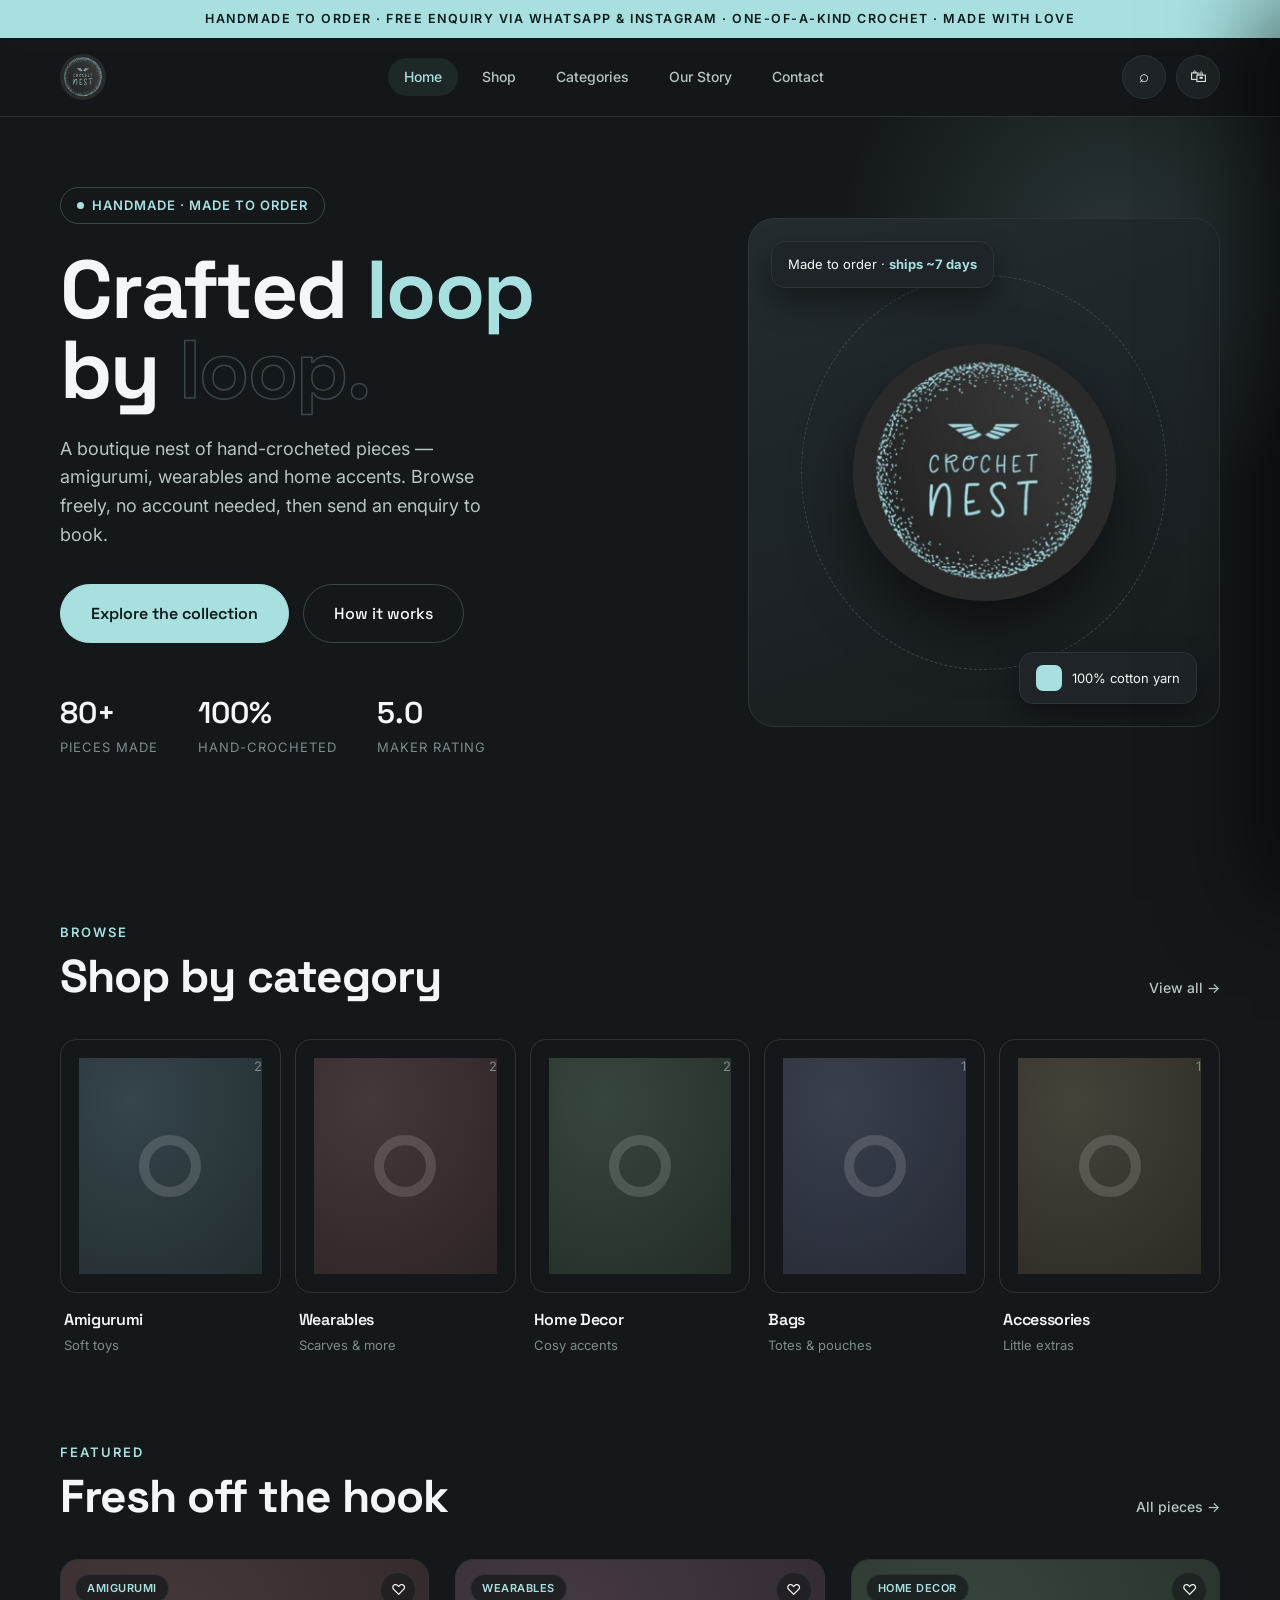
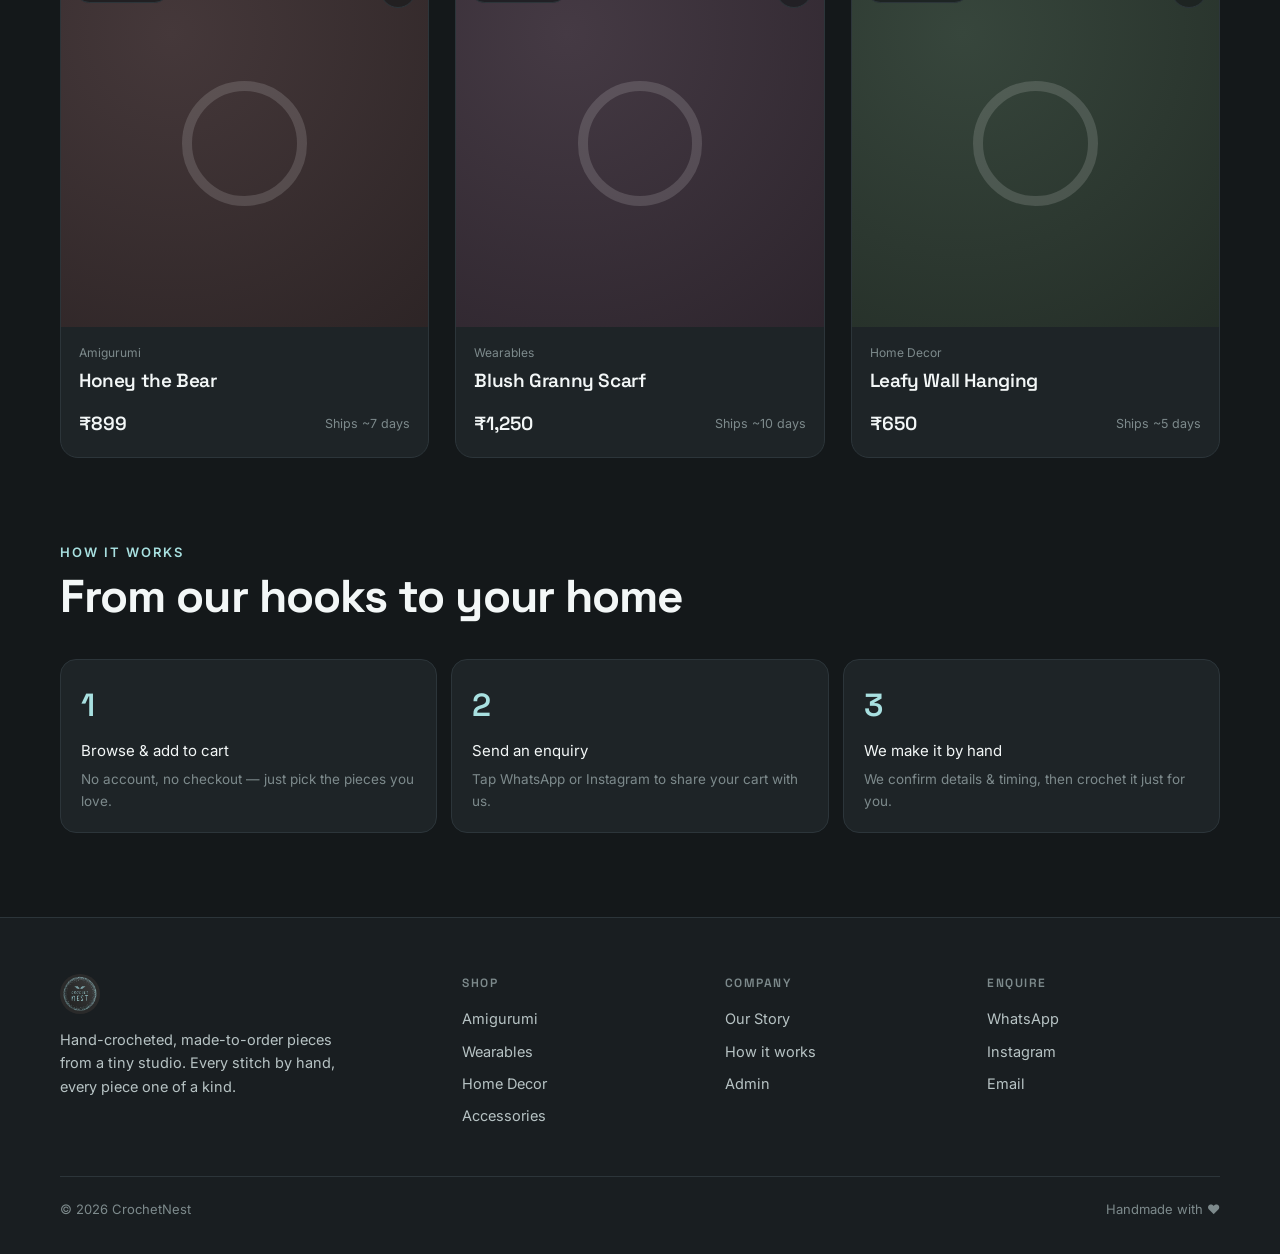
==== index.html @ b4a1aa2c "Build CrochetNest static catalogue: storefront, cart/enquiry, admin OTP + product management Co-Auth" ====
<!DOCTYPE html>
<html lang="en">
<head>
<meta charset="UTF-8">
<meta name="viewport" content="width=device-width, initial-scale=1.0">
<title>CrochetNest — Handmade crochet, made to order</title>
<meta name="description" content="A boutique nest of hand-crocheted pieces — amigurumi, wearables and home accents. Browse and enquire via WhatsApp or Instagram.">
<link rel="icon" href="assets/logo.png">
<link rel="stylesheet" href="assets/styles.css">
</head>
<body data-page="home">

<div class="marquee">Handmade to order · Free enquiry via WhatsApp &amp; Instagram · One-of-a-kind crochet · Made with love</div>

<header class="header">
  <div class="container">
    <a class="brand" href="index.html"><img src="assets/logo.png" alt="CrochetNest"></a>
    <nav class="nav">
      <a href="index.html" class="active">Home</a>
      <a href="shop.html">Shop</a>
      <a href="shop.html">Categories</a>
      <a href="#story">Our Story</a>
      <a href="#contact">Contact</a>
    </nav>
    <div class="header-actions">
      <div class="icon-btn" title="Search">⌕</div>
      <div class="icon-btn" data-open-cart title="Cart">🛍<span class="badge" data-cart-badge>0</span></div>
    </div>
  </div>
</header>

<section class="hero">
  <div class="glow"></div>
  <div class="container">
    <div class="hero-copy">
      <span class="pill-tag"><span class="dot"></span> Handmade · Made to order</span>
      <h1>Crafted <span class="mint">loop</span><br>by <span class="out">loop.</span></h1>
      <p>A boutique nest of hand-crocheted pieces — amigurumi, wearables and home accents. Browse freely, no account needed, then send an enquiry to book.</p>
      <div class="hero-cta">
        <a href="shop.html" class="btn btn-mint btn-lg">Explore the collection</a>
        <a href="#story" class="btn btn-lg">How it works</a>
      </div>
      <div class="hero-meta">
        <div class="m"><div class="n">80+</div><div class="l">Pieces made</div></div>
        <div class="m"><div class="n">100%</div><div class="l">Hand-crocheted</div></div>
        <div class="m"><div class="n">5.0</div><div class="l">Maker rating</div></div>
      </div>
    </div>
    <div class="hero-visual">
      <div class="ring"></div>
      <img src="assets/logo.png" alt="CrochetNest">
      <div class="float f1">Made to order · <b>ships ~7 days</b></div>
      <div class="float f2"><span class="sw"></span> 100% cotton yarn</div>
    </div>
  </div>
</section>

<section class="section">
  <div class="container">
    <div class="sec-head">
      <div><div class="kick">Browse</div><h2>Shop by category</h2></div>
      <a href="shop.html" class="see">View all →</a>
    </div>
    <div class="cat-strip">
      <a class="cat-tile" href="shop.html?category=Amigurumi"><div class="ph g1"><div class="knot"></div></div><span class="cnum" data-cat-count="Amigurumi">0</span></a>
      <a class="cat-tile" href="shop.html?category=Wearables"><div class="ph g2"><div class="knot"></div></div><span class="cnum" data-cat-count="Wearables">0</span></a>
      <a class="cat-tile" href="shop.html?category=Home Decor"><div class="ph g5"><div class="knot"></div></div><span class="cnum" data-cat-count="Home Decor">0</span></a>
      <a class="cat-tile" href="shop.html?category=Bags"><div class="ph g3"><div class="knot"></div></div><span class="cnum" data-cat-count="Bags">0</span></a>
      <a class="cat-tile" href="shop.html?category=Accessories"><div class="ph g4"><div class="knot"></div></div><span class="cnum" data-cat-count="Accessories">0</span></a>
    </div>
    <div class="cat-strip" style="margin-top:14px">
      <a style="padding:0 4px" href="shop.html?category=Amigurumi"><h4>Amigurumi</h4><span style="color:var(--muted);font-size:13px">Soft toys</span></a>
      <a style="padding:0 4px" href="shop.html?category=Wearables"><h4>Wearables</h4><span style="color:var(--muted);font-size:13px">Scarves &amp; more</span></a>
      <a style="padding:0 4px" href="shop.html?category=Home Decor"><h4>Home Decor</h4><span style="color:var(--muted);font-size:13px">Cosy accents</span></a>
      <a style="padding:0 4px" href="shop.html?category=Bags"><h4>Bags</h4><span style="color:var(--muted);font-size:13px">Totes &amp; pouches</span></a>
      <a style="padding:0 4px" href="shop.html?category=Accessories"><h4>Accessories</h4><span style="color:var(--muted);font-size:13px">Little extras</span></a>
    </div>
  </div>
</section>

<section class="section" style="padding-top:0">
  <div class="container">
    <div class="sec-head">
      <div><div class="kick">Featured</div><h2>Fresh off the hook</h2></div>
      <a href="shop.html" class="see">All pieces →</a>
    </div>
    <div class="grid" id="featured-grid"><div class="spinner"></div></div>
  </div>
</section>

<section class="section" id="story" style="padding-top:0">
  <div class="container">
    <div class="sec-head"><div><div class="kick">How it works</div><h2>From our hooks to your home</h2></div></div>
    <div class="cat-strip" style="grid-template-columns:repeat(3,1fr)">
      <div class="stat"><div class="n">1</div><div class="l" style="margin-top:8px;font-size:15px;color:var(--ink)">Browse &amp; add to cart</div><div style="color:var(--muted);font-size:13.5px;margin-top:6px">No account, no checkout — just pick the pieces you love.</div></div>
      <div class="stat"><div class="n">2</div><div class="l" style="margin-top:8px;font-size:15px;color:var(--ink)">Send an enquiry</div><div style="color:var(--muted);font-size:13.5px;margin-top:6px">Tap WhatsApp or Instagram to share your cart with us.</div></div>
      <div class="stat"><div class="n">3</div><div class="l" style="margin-top:8px;font-size:15px;color:var(--ink)">We make it by hand</div><div style="color:var(--muted);font-size:13.5px;margin-top:6px">We confirm details &amp; timing, then crochet it just for you.</div></div>
    </div>
  </div>
</section>

<footer class="footer" id="contact">
  <div class="container">
    <div class="top">
      <div>
        <a class="brand" href="index.html"><img src="assets/logo.png" alt="CrochetNest" style="width:40px;height:40px"></a>
        <p class="blurb">Hand-crocheted, made-to-order pieces from a tiny studio. Every stitch by hand, every piece one of a kind.</p>
      </div>
      <div class="col"><h4>Shop</h4><a href="shop.html?category=Amigurumi">Amigurumi</a><a href="shop.html?category=Wearables">Wearables</a><a href="shop.html?category=Home Decor">Home Decor</a><a href="shop.html?category=Accessories">Accessories</a></div>
      <div class="col"><h4>Company</h4><a href="#story">Our Story</a><a href="#story">How it works</a><a href="admin.html">Admin</a></div>
      <div class="col"><h4>Enquire</h4><a href="#" data-wa>WhatsApp</a><a href="#" data-ig>Instagram</a><a href="mailto:kanodiaanshul26@gmail.com">Email</a></div>
    </div>
    <div class="bar"><div>© 2026 CrochetNest</div><div>Handmade with ♥</div></div>
  </div>
</footer>

<!-- Cart drawer (shared) -->
<div class="overlay" id="cart-overlay" data-close-cart></div>
<aside class="drawer" id="cart-drawer" aria-label="Cart">
  <div class="dhead">
    <h3>Your Cart <span class="cc" id="cart-count">· 0 pieces</span></h3>
    <div class="icon-btn" data-close-cart>✕</div>
  </div>
  <div class="dbody" id="cart-items"></div>
  <div class="dfoot">
    <div class="drow"><span class="l">Estimated total</span><span class="v" id="cart-total">₹0</span></div>
    <div class="enq-note">This is an <b>enquiry-only</b> cart. Send your list to confirm availability, custom options &amp; payment. Saved on this device only — it clears if you clear your browser.</div>
    <div class="enq">
      <button class="wa" data-wa>Send enquiry on WhatsApp →</button>
      <button class="ig" data-ig>Enquire via Instagram</button>
    </div>
  </div>
</aside>

<script src="assets/config.js"></script>
<script src="assets/app.js"></script>
</body>
</html>
---- assets/styles.css ----
@import url('https://fonts.googleapis.com/css2?family=Space+Grotesk:wght@400;500;600;700&family=Inter:wght@300;400;500;600&family=Caveat:wght@700&display=swap');

:root {
  --bg: #14181a;
  --bg-2: #191e21;
  --panel: #1e2427;
  --panel-2: #232a2e;
  --stroke: #2c353a;
  --stroke-2: #3a464c;
  --ink: #f3f7f7;
  --ink-2: #b7c3c4;
  --muted: #7d8a8c;
  --mint: #a8e0e0;
  --mint-2: #c6efee;
  --mint-ink: #0d1a1a;
  --coral: #ff7a5c;
  --radius: 14px;
  --maxw: 1240px;
}

* { box-sizing: border-box; margin: 0; padding: 0; }

body {
  font-family: 'Inter', system-ui, sans-serif;
  background: var(--bg);
  color: var(--ink);
  line-height: 1.6;
  -webkit-font-smoothing: antialiased;
}
h1, h2, h3, h4, .disp { font-family: 'Space Grotesk', sans-serif; letter-spacing: -0.02em; font-weight: 600; }
a { color: inherit; text-decoration: none; }
img { display: block; max-width: 100%; }

.container { max-width: var(--maxw); margin: 0 auto; padding: 0 40px; }

/* ---------- Marquee ---------- */
.marquee { background: var(--mint); color: var(--mint-ink); font-size: 12.5px; font-weight: 600; letter-spacing: 1.5px; text-transform: uppercase; text-align: center; padding: 9px 0; }

/* ---------- Header ---------- */
.header { position: sticky; top: 0; z-index: 50; background: rgba(20,24,26,0.82); backdrop-filter: blur(12px); border-bottom: 1px solid var(--stroke); }
.header .container { display: flex; align-items: center; justify-content: space-between; padding-top: 16px; padding-bottom: 16px; }
.brand { display: flex; align-items: center; gap: 12px; }
.brand img { width: 46px; height: 46px; border-radius: 50%; }
.brand .wm { font-family: 'Caveat'; font-size: 26px; color: var(--mint); line-height: 1; }
.nav { display: flex; gap: 8px; }
.nav a { font-size: 14px; font-weight: 500; color: var(--ink-2); padding: 8px 16px; border-radius: 999px; transition: all .2s; }
.nav a:hover { color: var(--ink); }
.nav a.active { color: var(--mint); background: rgba(168,224,224,0.08); }
.header-actions { display: flex; align-items: center; gap: 10px; }
.icon-btn { position: relative; width: 44px; height: 44px; border-radius: 50%; display: grid; place-items: center; cursor: pointer; background: var(--panel); border: 1px solid var(--stroke); color: var(--ink); font-size: 17px; transition: all .2s; }
.icon-btn:hover { border-color: var(--mint); color: var(--mint); }
.badge { position: absolute; top: -4px; right: -4px; background: var(--mint); color: var(--mint-ink); font-size: 11px; font-weight: 700; min-width: 19px; height: 19px; border-radius: 50%; display: grid; place-items: center; padding: 0 5px; border: 2px solid var(--bg); }

.btn { font-family: 'Space Grotesk'; font-size: 15px; font-weight: 500; cursor: pointer; padding: 13px 26px; border-radius: 999px; border: 1px solid var(--stroke-2); background: transparent; color: var(--ink); transition: all .2s; }
.btn:hover { border-color: var(--ink); }
.btn-mint { background: var(--mint); color: var(--mint-ink); border-color: var(--mint); font-weight: 600; }
.btn-mint:hover { background: var(--mint-2); }
.btn-block { width: 100%; }
.btn-lg { padding: 16px 30px; font-size: 16px; }

/* ---------- Hero ---------- */
.hero { position: relative; overflow: hidden; }
.hero .container { display: grid; grid-template-columns: 1.15fr 0.85fr; gap: 50px; align-items: center; padding-top: 70px; padding-bottom: 80px; }
.hero .glow { position: absolute; width: 620px; height: 620px; border-radius: 50%; background: radial-gradient(circle, rgba(168,224,224,0.14), transparent 62%); top: -180px; right: -140px; z-index: 0; }
.hero-copy { position: relative; z-index: 1; }
.pill-tag { display: inline-flex; align-items: center; gap: 8px; font-size: 13px; font-weight: 600; letter-spacing: 1px; text-transform: uppercase; color: var(--mint); border: 1px solid var(--stroke-2); padding: 7px 16px; border-radius: 999px; margin-bottom: 26px; }
.pill-tag .dot { width: 7px; height: 7px; border-radius: 50%; background: var(--mint); }
.hero h1 { font-size: 82px; line-height: 0.98; font-weight: 700; margin-bottom: 24px; }
.hero h1 .mint { color: var(--mint); }
.hero h1 .out { color: transparent; -webkit-text-stroke: 1.5px var(--stroke-2); }
.hero p { color: var(--ink-2); font-size: 18px; max-width: 460px; margin-bottom: 34px; }
.hero-cta { display: flex; gap: 14px; align-items: center; }
.hero-meta { display: flex; gap: 40px; margin-top: 46px; }
.hero-meta .m .n { font-family: 'Space Grotesk'; font-size: 30px; font-weight: 600; color: var(--ink); }
.hero-meta .m .l { font-size: 13px; color: var(--muted); text-transform: uppercase; letter-spacing: 1px; }

.hero-visual { position: relative; z-index: 1; aspect-ratio: 1/1.08; border-radius: 26px; overflow: hidden; border: 1px solid var(--stroke); background: linear-gradient(160deg,#242c30,#171c1e); display: grid; place-items: center; }
.hero-visual .ring { position: absolute; width: 78%; height: 78%; border: 1px dashed var(--stroke-2); border-radius: 50%; }
.hero-visual img { width: 56%; border-radius: 50%; box-shadow: 0 30px 60px rgba(0,0,0,.5); }
.hero-visual .float { position: absolute; background: var(--panel); border: 1px solid var(--stroke); border-radius: 14px; padding: 12px 16px; font-size: 13px; box-shadow: 0 14px 30px rgba(0,0,0,.4); }
.hero-visual .f1 { top: 22px; left: 22px; }
.hero-visual .f1 b { color: var(--mint); }
.hero-visual .f2 { bottom: 22px; right: 22px; display:flex; align-items:center; gap:10px; }
.hero-visual .f2 .sw { width: 26px; height: 26px; border-radius: 7px; background: var(--mint); }

/* ---------- Section ---------- */
.section { padding: 84px 0; }
.sec-head { display: flex; align-items: flex-end; justify-content: space-between; margin-bottom: 40px; }
.sec-head .kick { font-size: 13px; font-weight: 600; letter-spacing: 2px; text-transform: uppercase; color: var(--mint); margin-bottom: 10px; }
.sec-head h2 { font-size: 46px; font-weight: 700; line-height: 1; }
.sec-head .see { font-size: 14px; font-weight: 500; color: var(--ink-2); display: inline-flex; align-items: center; gap: 8px; }
.sec-head .see:hover { color: var(--mint); }

/* ---------- Category strip ---------- */
.cat-strip { display: grid; grid-template-columns: repeat(5, 1fr); gap: 14px; }
.cat-tile { position: relative; border-radius: 16px; overflow: hidden; border: 1px solid var(--stroke); aspect-ratio: 1/1.15; padding: 18px; display: flex; flex-direction: column; justify-content: flex-end; transition: transform .2s, border-color .2s; }
.cat-tile:hover { transform: translateY(-5px); border-color: var(--mint); }
.cat-tile .cnum { position: absolute; top: 16px; right: 18px; font-size: 13px; color: var(--muted); }
.cat-tile h4 { font-size: 18px; font-weight: 600; }
.cat-tile span { font-size: 12.5px; color: var(--muted); }

/* ---------- Product grid ---------- */
.grid { display: grid; grid-template-columns: repeat(3, 1fr); gap: 26px; }
.card { background: var(--panel); border: 1px solid var(--stroke); border-radius: 18px; overflow: hidden; cursor: pointer; transition: transform .2s, border-color .2s; }
.card:hover { transform: translateY(-6px); border-color: var(--stroke-2); }
.card .media { position: relative; aspect-ratio: 1/1; overflow: hidden; }
.card .media .tag { position: absolute; top: 14px; left: 14px; font-size: 11px; font-weight: 600; letter-spacing: .5px; text-transform: uppercase; color: var(--mint); background: rgba(20,24,26,0.7); backdrop-filter: blur(6px); border: 1px solid var(--stroke); padding: 5px 11px; border-radius: 999px; }
.card .media .fav { position: absolute; top: 12px; right: 12px; width: 36px; height: 36px; border-radius: 50%; background: rgba(20,24,26,0.6); border: 1px solid var(--stroke); display: grid; place-items: center; color: var(--ink); font-size: 15px; }
.card .media .add { position: absolute; bottom: 14px; right: 14px; width: 46px; height: 46px; border-radius: 50%; background: var(--mint); color: var(--mint-ink); display: grid; place-items: center; font-size: 24px; transform: translateY(8px); opacity: 0; transition: all .2s; }
.card:hover .add { transform: none; opacity: 1; }
.card .body { padding: 16px 18px 18px; }
.card .body .cat { font-size: 12px; color: var(--muted); }
.card .body h3 { font-size: 19px; font-weight: 600; margin: 4px 0 12px; }
.card .foot { display: flex; align-items: center; justify-content: space-between; }
.card .price { font-family: 'Space Grotesk'; font-size: 19px; font-weight: 600; }
.card .ship { font-size: 12.5px; color: var(--muted); }

/* image placeholders (tonal, dark-friendly) */
.ph { width: 100%; height: 100%; display: grid; place-items: center; }
.ph .knot { width: 34%; aspect-ratio: 1; border-radius: 50%; border: 10px solid rgba(255,255,255,0.14); }
.g1 { background: radial-gradient(120% 120% at 30% 20%, #35454a, #202a2d); }
.g2 { background: radial-gradient(120% 120% at 30% 20%, #45383a, #2a2223); }
.g3 { background: radial-gradient(120% 120% at 30% 20%, #3a3f4d, #232734); }
.g4 { background: radial-gradient(120% 120% at 30% 20%, #45423a, #2a2822); }
.g5 { background: radial-gradient(120% 120% at 30% 20%, #37463c, #212a24); }
.g6 { background: radial-gradient(120% 120% at 30% 20%, #453a44, #2a222a); }
.g7 { background: radial-gradient(120% 120% at 30% 20%, #33454a, #1f2a2d); }
.g8 { background: radial-gradient(120% 120% at 30% 20%, #414539, #272a22); }

/* ---------- Shop layout ---------- */
.shop { display: grid; grid-template-columns: 240px 1fr; gap: 40px; padding-top: 48px; padding-bottom: 84px; }
.filters { position: sticky; top: 100px; align-self: start; }
.filters h4 { font-size: 13px; text-transform: uppercase; letter-spacing: 1.5px; color: var(--muted); margin: 22px 0 12px; font-weight: 600; }
.filters h4:first-child { margin-top: 0; }
.f-list { display: flex; flex-direction: column; gap: 4px; }
.f-list a { font-size: 15px; color: var(--ink-2); padding: 8px 12px; border-radius: 10px; display: flex; justify-content: space-between; }
.f-list a:hover { background: var(--panel); }
.f-list a.active { background: var(--panel); color: var(--mint); }
.f-list a .c { color: var(--muted); font-size: 13px; }
.shop-main .shop-top { display: flex; align-items: center; justify-content: space-between; margin-bottom: 26px; }
.shop-main .shop-top .res { color: var(--muted); font-size: 14px; }
.select { background: var(--panel); border: 1px solid var(--stroke); color: var(--ink); padding: 10px 16px; border-radius: 10px; font-size: 14px; font-family: 'Inter'; }
.grid-2 { grid-template-columns: repeat(3, 1fr); }

/* ---------- Product detail ---------- */
.crumbs { color: var(--muted); font-size: 13px; padding: 26px 0 4px; }
.crumbs a:hover { color: var(--ink); }
.detail { display: grid; grid-template-columns: 1.05fr 0.95fr; gap: 54px; padding: 18px 0 40px; }
.d-gallery .main { aspect-ratio: 1; border-radius: 22px; overflow: hidden; border: 1px solid var(--stroke); }
.d-gallery .thumbs { display: flex; gap: 12px; margin-top: 14px; }
.d-gallery .thumbs .t { width: 84px; aspect-ratio: 1; border-radius: 14px; overflow: hidden; border: 1px solid var(--stroke); cursor: pointer; }
.d-gallery .thumbs .t.active { border-color: var(--mint); }
.d-info { padding-top: 6px; }
.d-info .cat { font-size: 13px; color: var(--mint); text-transform: uppercase; letter-spacing: 1px; }
.d-info h1 { font-size: 48px; font-weight: 700; margin: 8px 0 14px; line-height: 1; }
.d-info .price { font-family: 'Space Grotesk'; font-size: 32px; font-weight: 600; margin-bottom: 22px; }
.d-info p.desc { color: var(--ink-2); font-size: 16px; margin-bottom: 26px; }
.spec { display: grid; gap: 1px; background: var(--stroke); border: 1px solid var(--stroke); border-radius: 14px; overflow: hidden; margin-bottom: 28px; }
.spec .row { display: flex; justify-content: space-between; padding: 14px 18px; background: var(--panel); font-size: 14.5px; }
.spec .row .k { color: var(--muted); }
.spec .row .v { font-weight: 500; }
.buy { display: flex; gap: 14px; align-items: center; margin-bottom: 18px; }
.stepper { display: flex; align-items: center; border: 1px solid var(--stroke-2); border-radius: 999px; }
.stepper button { width: 46px; height: 50px; background: transparent; border: none; color: var(--ink); font-size: 20px; cursor: pointer; }
.stepper span { width: 40px; text-align: center; font-weight: 600; }
.note { display: flex; gap: 10px; font-size: 14px; color: var(--ink-2); background: var(--panel); border: 1px solid var(--stroke); border-left: 3px solid var(--mint); border-radius: 12px; padding: 14px 16px; }

/* ---------- Cart drawer ---------- */
.overlay { position: fixed; inset: 0; background: rgba(8,10,11,0.6); z-index: 60; }
.drawer { position: fixed; top: 0; right: 0; height: 100%; width: 440px; background: var(--bg-2); border-left: 1px solid var(--stroke); z-index: 61; display: flex; flex-direction: column; box-shadow: -30px 0 80px rgba(0,0,0,.5); }
.drawer .dhead { display: flex; align-items: center; justify-content: space-between; padding: 22px 26px; border-bottom: 1px solid var(--stroke); }
.drawer .dhead h3 { font-size: 22px; font-weight: 600; }
.drawer .dhead .cc { color: var(--mint); font-size: 14px; }
.drawer .dbody { flex: 1; overflow: auto; padding: 8px 26px; }
.citem { display: flex; gap: 14px; padding: 18px 0; border-bottom: 1px solid var(--stroke); }
.citem .im { width: 74px; aspect-ratio: 1; border-radius: 12px; overflow: hidden; flex-shrink: 0; border: 1px solid var(--stroke); }
.citem .info { flex: 1; }
.citem .info .t { font-family: 'Space Grotesk'; font-weight: 600; font-size: 16px; }
.citem .info .c { font-size: 12.5px; color: var(--muted); margin-top: 2px; }
.citem .info .p { font-family: 'Space Grotesk'; font-weight: 600; margin-top: 6px; }
.mstep { display: flex; align-items: center; gap: 12px; margin-top: 8px; }
.mstep button { width: 26px; height: 26px; border-radius: 50%; background: var(--panel); border: 1px solid var(--stroke); color: var(--ink); cursor: pointer; }
.citem .rm { color: var(--muted); cursor: pointer; font-size: 15px; }
.drawer .dfoot { border-top: 1px solid var(--stroke); padding: 22px 26px; }
.drow { display: flex; justify-content: space-between; align-items: baseline; margin-bottom: 16px; }
.drow .l { color: var(--ink-2); }
.drow .v { font-family: 'Space Grotesk'; font-size: 24px; font-weight: 600; }
.enq-note { font-size: 12.5px; color: var(--muted); background: var(--panel); border: 1px solid var(--stroke); border-radius: 12px; padding: 12px 14px; margin-bottom: 16px; line-height: 1.5; }
.enq-note b { color: var(--ink-2); }
.enq { display: grid; gap: 10px; }
.enq button { padding: 15px; border-radius: 999px; border: none; font-family: 'Space Grotesk'; font-size: 15px; font-weight: 600; cursor: pointer; display: flex; align-items: center; justify-content: center; gap: 10px; }
.wa { background: var(--mint); color: var(--mint-ink); }
.ig { background: transparent; border: 1px solid var(--stroke-2); color: var(--ink); }

/* ---------- Auth ---------- */
.auth { min-height: 100vh; display: grid; place-items: center; padding: 40px; position: relative; overflow: hidden; }
.auth .glow { position: absolute; width: 700px; height: 700px; border-radius: 50%; background: radial-gradient(circle, rgba(168,224,224,0.10), transparent 62%); top: -220px; left: 50%; transform: translateX(-50%); }
.auth-card { position: relative; z-index: 1; width: 100%; max-width: 400px; background: var(--panel); border: 1px solid var(--stroke); border-radius: 22px; padding: 40px 36px; }
.auth-card img { width: 64px; height: 64px; border-radius: 50%; margin: 0 auto 18px; }
.auth-card h2 { text-align: center; font-size: 28px; font-weight: 700; margin-bottom: 6px; }
.auth-card .sub { text-align: center; color: var(--muted); font-size: 14px; margin-bottom: 26px; }
.field { margin-bottom: 18px; }
.field label { display: block; font-size: 12px; text-transform: uppercase; letter-spacing: 1px; color: var(--muted); margin-bottom: 8px; }
.field input, .field select, .field textarea { width: 100%; background: var(--bg); border: 1px solid var(--stroke); color: var(--ink); padding: 13px 16px; border-radius: 12px; font-family: 'Inter'; font-size: 15px; }
.field input:focus, .field select:focus, .field textarea:focus { outline: none; border-color: var(--mint); }
.field input[readonly] { color: var(--ink-2); }
.otp { display: flex; gap: 10px; justify-content: center; margin: 8px 0 24px; }
.otp input { width: 50px; height: 62px; text-align: center; font-family: 'Space Grotesk'; font-size: 26px; font-weight: 600; background: var(--bg); border: 1px solid var(--stroke); border-radius: 12px; color: var(--ink); }
.otp input.on { border-color: var(--mint); color: var(--mint); }
.auth-foot { text-align: center; font-size: 14px; color: var(--muted); margin-top: 18px; }
.auth-foot a { color: var(--mint); }
.hint { text-align: center; font-size: 12.5px; color: var(--muted); margin-top: 14px; line-height: 1.5; }

/* ---------- Admin ---------- */
.admin { display: grid; grid-template-columns: 250px 1fr; min-height: 100vh; }
.side { background: var(--bg-2); border-right: 1px solid var(--stroke); padding: 22px 16px; display: flex; flex-direction: column; }
.side .brand { margin: 8px 10px 28px; }
.snav { display: flex; flex-direction: column; gap: 4px; }
.snav a { padding: 12px 16px; border-radius: 12px; font-size: 15px; color: var(--ink-2); display: flex; align-items: center; gap: 12px; }
.snav a.active { background: var(--panel); color: var(--mint); }
.snav .sp { margin-top: auto; }
.amain { padding: 30px 40px; }
.atop { display: flex; align-items: center; justify-content: space-between; margin-bottom: 28px; }
.atop h1 { font-size: 32px; font-weight: 700; }
.atop .sub { color: var(--muted); font-size: 14px; }
.stats { display: grid; grid-template-columns: repeat(4,1fr); gap: 16px; margin-bottom: 28px; }
.stat { background: var(--panel); border: 1px solid var(--stroke); border-radius: 16px; padding: 20px; }
.stat .n { font-family: 'Space Grotesk'; font-size: 32px; font-weight: 600; color: var(--mint); }
.stat .l { font-size: 13px; color: var(--muted); }
.panel-b { background: var(--panel); border: 1px solid var(--stroke); border-radius: 16px; overflow: hidden; }
.table { width: 100%; border-collapse: collapse; }
.table th { text-align: left; font-size: 11px; text-transform: uppercase; letter-spacing: 1px; color: var(--muted); padding: 15px 20px; border-bottom: 1px solid var(--stroke); font-weight: 600; }
.table td { padding: 14px 20px; border-bottom: 1px solid var(--stroke); font-size: 14.5px; }
.table tr:last-child td { border-bottom: none; }
.tprod { display: flex; align-items: center; gap: 14px; }
.tprod .im { width: 46px; aspect-ratio: 1; border-radius: 10px; overflow: hidden; border: 1px solid var(--stroke); }
.tprod .nm { font-family: 'Space Grotesk'; font-weight: 600; }
.pill { font-size: 12px; padding: 5px 12px; border-radius: 999px; background: var(--bg); border: 1px solid var(--stroke); color: var(--ink-2); }
.tacts { display: flex; gap: 8px; justify-content: flex-end; }
.tacts .icon-btn { width: 36px; height: 36px; font-size: 14px; }

/* ---------- Modal ---------- */
.modal { width: 100%; max-width: 560px; background: var(--panel); border: 1px solid var(--stroke); border-radius: 20px; position: fixed; top: 50%; left: 50%; transform: translate(-50%,-50%); z-index: 61; max-height: 92vh; overflow: auto; }
.modal .mh { display: flex; align-items: center; justify-content: space-between; padding: 22px 26px; border-bottom: 1px solid var(--stroke); }
.modal .mh h3 { font-size: 22px; font-weight: 600; }
.modal .mb { padding: 22px 26px; }
.f2 { display: grid; grid-template-columns: 1fr 1fr; gap: 16px; }
.upload { border: 1.5px dashed var(--stroke-2); border-radius: 14px; padding: 26px; text-align: center; color: var(--muted); font-size: 13px; margin-bottom: 20px; }
.upload .big { font-size: 26px; color: var(--mint); display: block; margin-bottom: 6px; }
.modal .mf { display: flex; gap: 12px; justify-content: flex-end; padding: 18px 26px; border-top: 1px solid var(--stroke); }

/* ---------- Footer ---------- */
.footer { border-top: 1px solid var(--stroke); background: var(--bg-2); padding: 56px 0 34px; }
.footer .top { display: grid; grid-template-columns: 1.6fr 1fr 1fr 1fr; gap: 30px; margin-bottom: 40px; }
.footer .blurb { color: var(--ink-2); font-size: 14.5px; max-width: 280px; margin-top: 14px; }
.footer h4 { font-size: 12px; text-transform: uppercase; letter-spacing: 1.5px; color: var(--muted); margin-bottom: 14px; }
.footer .col a { display: block; font-size: 14.5px; color: var(--ink-2); margin-bottom: 9px; }
.footer .col a:hover { color: var(--mint); }
.footer .bar { border-top: 1px solid var(--stroke); padding-top: 22px; display: flex; justify-content: space-between; color: var(--muted); font-size: 13px; }
.mb0 { margin-bottom: 0; }

/* ---------- Interactive helpers ---------- */
[hidden] { display: none !important; }
.is-hidden { display: none !important; }
.overlay { display: none; }
.overlay.open { display: block; }
.drawer { transform: translateX(100%); transition: transform .28s ease; }
.drawer.open { transform: none; }
.modal { display: none; }
.modal.open { display: block; }

.chip-active { color: var(--mint); }

.cart-empty { text-align: center; color: var(--muted); padding: 60px 20px; }
.cart-empty .em { font-size: 40px; display: block; margin-bottom: 10px; }

.toast-wrap { position: fixed; left: 50%; bottom: 30px; transform: translateX(-50%); z-index: 90; display: flex; flex-direction: column; gap: 10px; align-items: center; }
.toast { background: var(--panel); border: 1px solid var(--stroke-2); color: var(--ink); padding: 13px 20px; border-radius: 999px; font-size: 14px; box-shadow: 0 14px 34px rgba(0,0,0,.5); display: flex; align-items: center; gap: 10px; animation: toastIn .25s ease; }
.toast .ok { color: var(--mint); }
@keyframes toastIn { from { opacity: 0; transform: translateY(10px); } to { opacity: 1; transform: none; } }

.card .media .add { border: none; cursor: pointer; }
.fav, .add, .icon-btn, .rm, .mstep button, .stepper button { user-select: none; }

.spinner { width: 34px; height: 34px; border-radius: 50%; border: 3px solid var(--stroke); border-top-color: var(--mint); animation: spin 0.8s linear infinite; margin: 60px auto; }
@keyframes spin { to { transform: rotate(360deg); } }

.notice { background: var(--panel); border: 1px solid var(--stroke); border-left: 3px solid var(--mint); border-radius: 12px; padding: 14px 16px; font-size: 13.5px; color: var(--ink-2); margin-bottom: 16px; line-height: 1.55; }
.notice.warn { border-left-color: var(--coral); }
.token-row { display: flex; gap: 10px; align-items: center; }
.badge-live { display: inline-flex; align-items: center; gap: 7px; font-size: 12px; color: var(--muted); }
.badge-live .d { width: 8px; height: 8px; border-radius: 50%; background: var(--coral); }
.badge-live.ok .d { background: var(--mint); }

/* ---------- Responsive ---------- */
@media (max-width: 900px) {
  .container { padding: 0 22px; }
  .hero .container { grid-template-columns: 1fr; gap: 34px; padding-top: 40px; padding-bottom: 50px; }
  .hero h1 { font-size: 56px; }
  .hero-visual { max-width: 420px; }
  .cat-strip { grid-template-columns: repeat(2, 1fr); }
  .grid, .grid-2 { grid-template-columns: repeat(2, 1fr); }
  .shop { grid-template-columns: 1fr; }
  .filters { position: static; display: grid; grid-template-columns: 1fr 1fr; gap: 8px 24px; }
  .detail { grid-template-columns: 1fr; gap: 30px; }
  .d-info h1 { font-size: 36px; }
  .nav { display: none; }
  .drawer { width: 100%; }
  .admin { grid-template-columns: 1fr; }
  .side { flex-direction: row; align-items: center; overflow-x: auto; }
  .side .brand { margin: 0 16px 0 4px; }
  .snav { flex-direction: row; }
  .snav .sp { margin-top: 0; margin-left: auto; }
  .stats { grid-template-columns: repeat(2, 1fr); }
  .f2 { grid-template-columns: 1fr; }
  .hero h1 .out { -webkit-text-stroke: 1px var(--stroke-2); }
  .marquee { font-size: 11px; }
}
@media (max-width: 560px) {
  .grid, .grid-2, .cat-strip { grid-template-columns: 1fr; }
  .hero h1 { font-size: 44px; }
  .hero-meta { gap: 24px; }
  .otp input { width: 42px; height: 54px; font-size: 22px; }
  .auth > div[style] { grid-template-columns: 1fr !important; }
}

/* image from real photo */
.media img.photo, .main img.photo, .im img.photo, .t img.photo { width: 100%; height: 100%; object-fit: cover; }
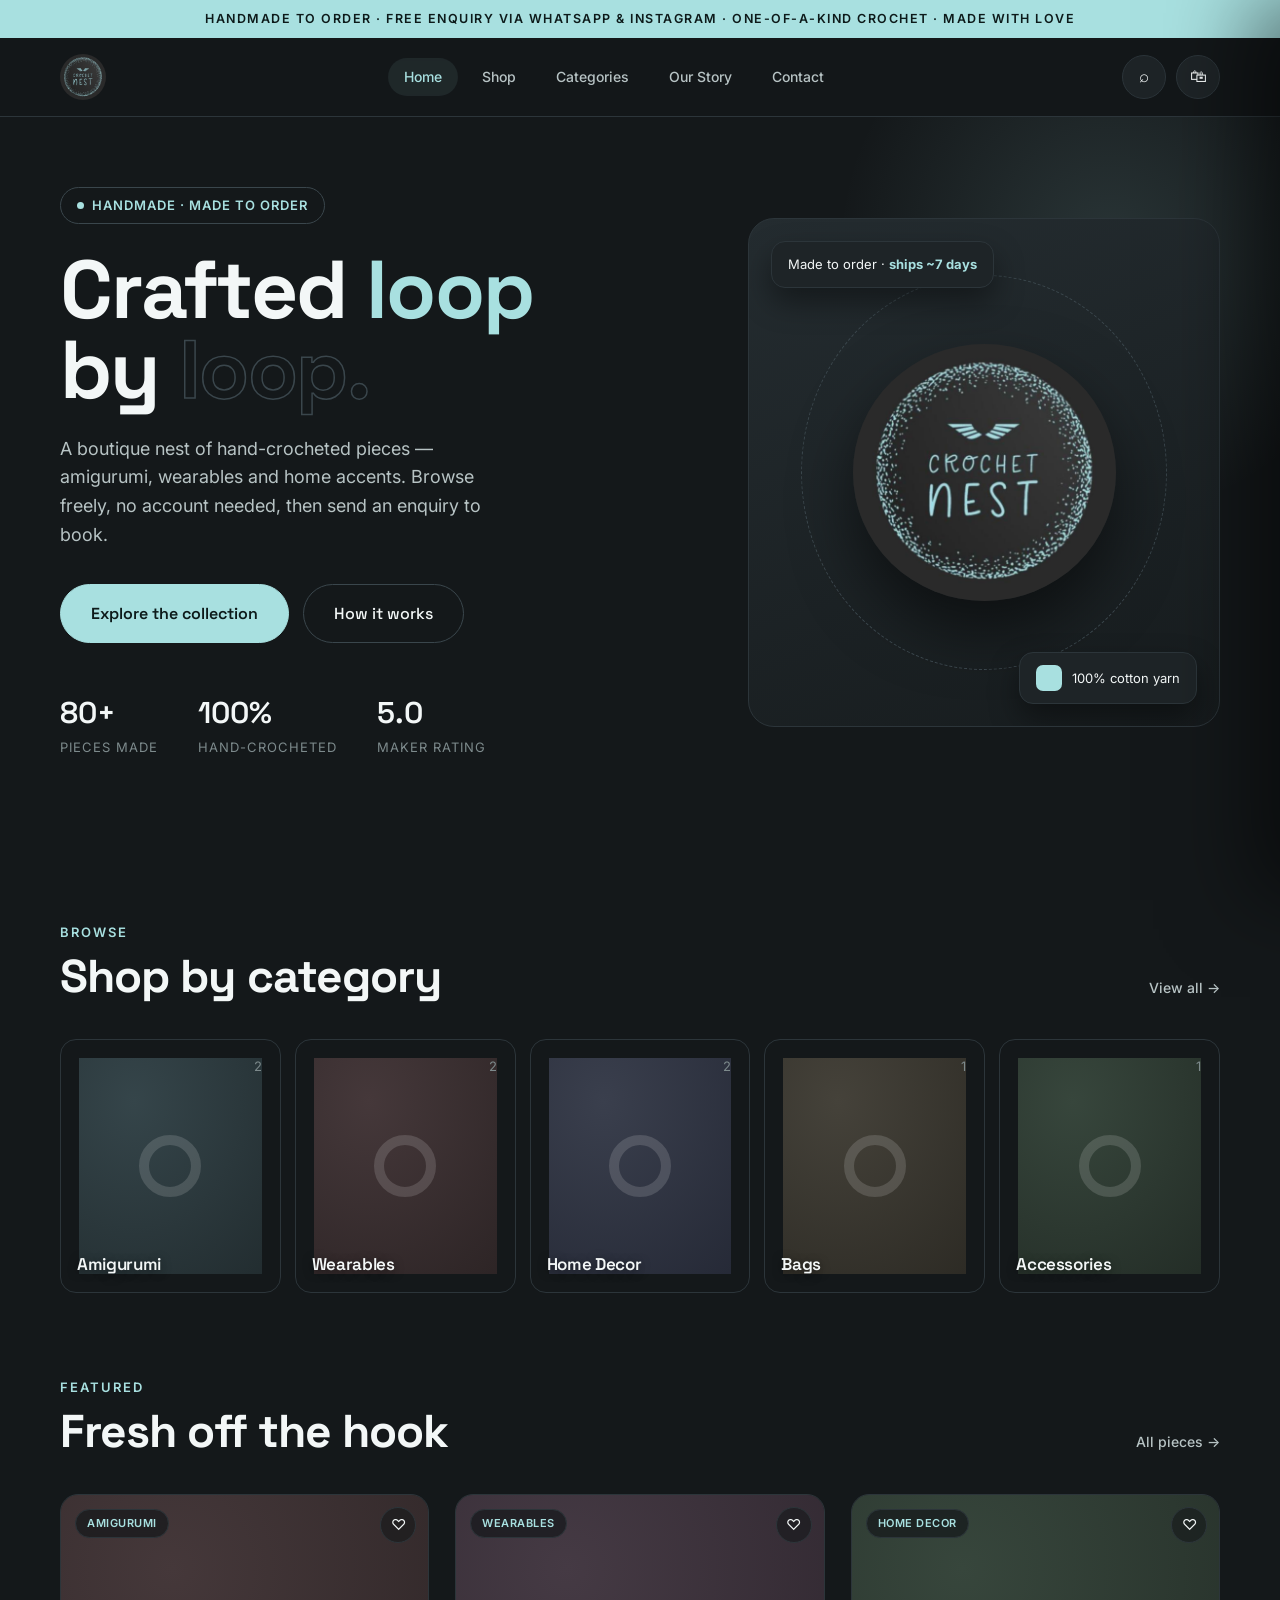
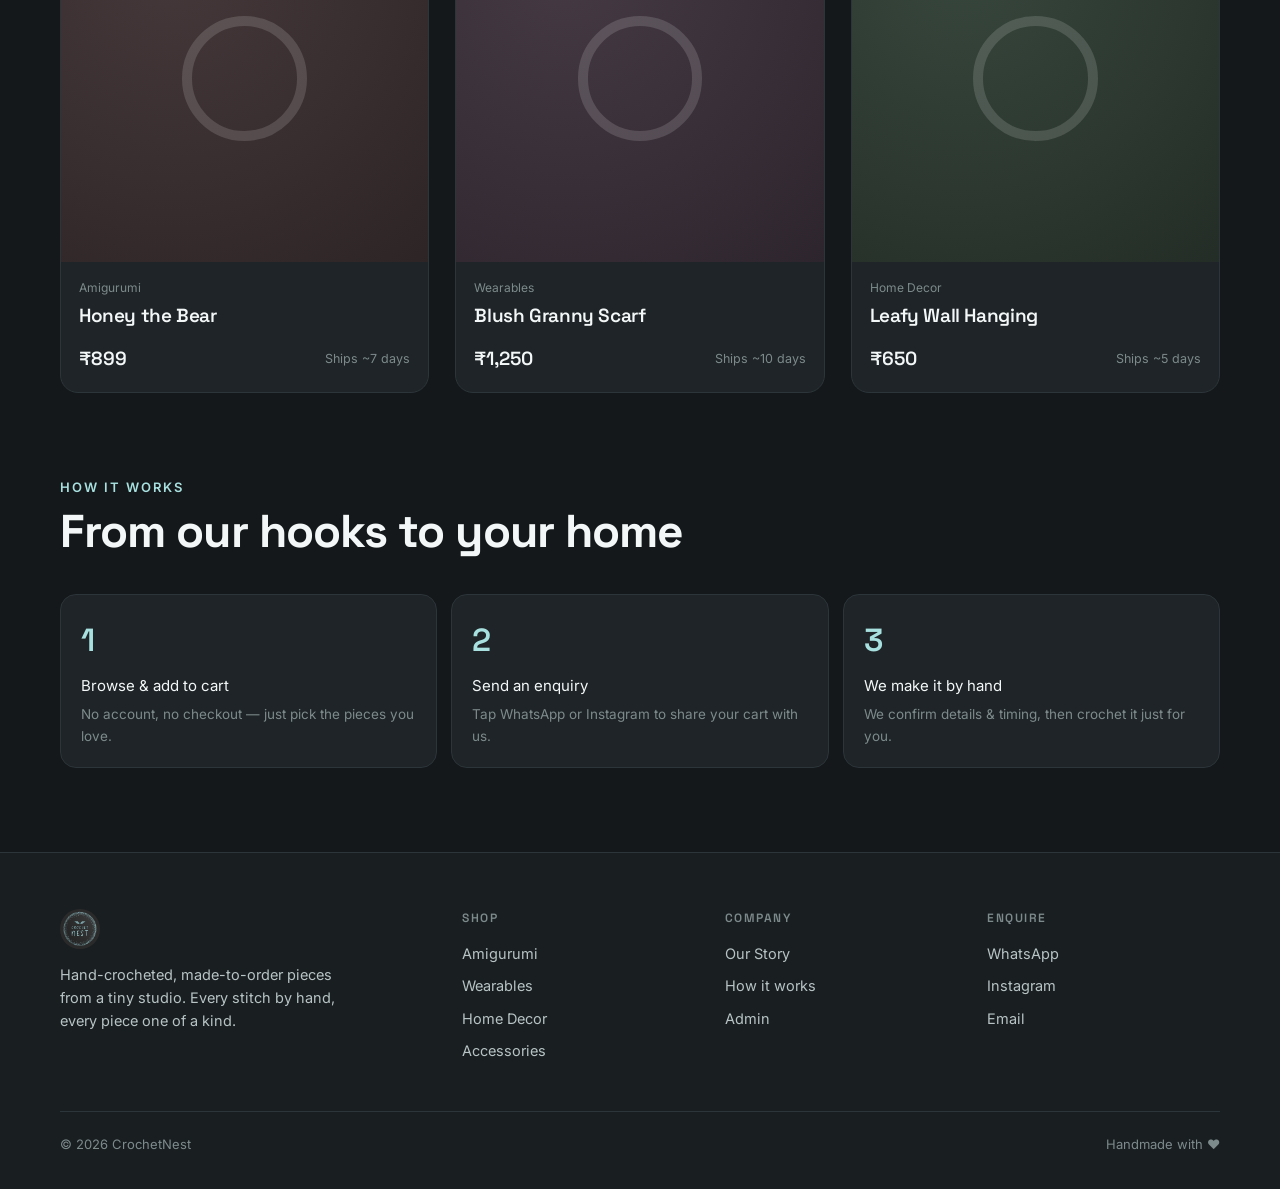
==== commit 5f4bf11f: "Admin-managed contacts + categories (settings.json) and SEO (meta/OG/JSON-LD, sitemap, robots) Co-Au" ====
--- a/index.html
+++ b/index.html
@@ -3,10 +3,36 @@
 <head>
 <meta charset="UTF-8">
 <meta name="viewport" content="width=device-width, initial-scale=1.0">
-<title>CrochetNest — Handmade crochet, made to order</title>
-<meta name="description" content="A boutique nest of hand-crocheted pieces — amigurumi, wearables and home accents. Browse and enquire via WhatsApp or Instagram.">
+<title>CrochetNest — Handmade Crochet, Made to Order</title>
+<meta name="description" content="CrochetNest is a boutique studio of hand-crocheted, made-to-order pieces — amigurumi soft toys, wearables and home accents. Browse the collection and enquire via WhatsApp or Instagram.">
+<meta name="keywords" content="crochet, handmade crochet, amigurumi, crochet toys, crochet wearables, crochet home decor, CrochetNest, made to order crochet">
+<meta name="author" content="CrochetNest">
+<meta name="robots" content="index, follow">
+<meta name="theme-color" content="#14181a">
+<link rel="canonical" href="https://anshulkanodia-dev.github.io/Crochet_Nest/">
+<meta property="og:type" content="website">
+<meta property="og:site_name" content="CrochetNest">
+<meta property="og:title" content="CrochetNest — Handmade Crochet, Made to Order">
+<meta property="og:description" content="A boutique studio of hand-crocheted, made-to-order pieces — amigurumi, wearables and home accents. Browse and enquire via WhatsApp or Instagram.">
+<meta property="og:url" content="https://anshulkanodia-dev.github.io/Crochet_Nest/">
+<meta property="og:image" content="https://anshulkanodia-dev.github.io/Crochet_Nest/assets/logo.png">
+<meta name="twitter:card" content="summary">
+<meta name="twitter:title" content="CrochetNest — Handmade Crochet, Made to Order">
+<meta name="twitter:description" content="Hand-crocheted, made-to-order pieces. Browse and enquire via WhatsApp or Instagram.">
+<meta name="twitter:image" content="https://anshulkanodia-dev.github.io/Crochet_Nest/assets/logo.png">
 <link rel="icon" href="assets/logo.png">
+<link rel="preconnect" href="https://fonts.googleapis.com">
 <link rel="stylesheet" href="assets/styles.css">
+<script type="application/ld+json">
+{
+  "@context": "https://schema.org",
+  "@type": "Organization",
+  "name": "CrochetNest",
+  "description": "Boutique studio of hand-crocheted, made-to-order pieces.",
+  "url": "https://anshulkanodia-dev.github.io/Crochet_Nest/",
+  "logo": "https://anshulkanodia-dev.github.io/Crochet_Nest/assets/logo.png"
+}
+</script>
 </head>
 <body data-page="home">
 
@@ -61,20 +87,7 @@
       <div><div class="kick">Browse</div><h2>Shop by category</h2></div>
       <a href="shop.html" class="see">View all →</a>
     </div>
-    <div class="cat-strip">
-      <a class="cat-tile" href="shop.html?category=Amigurumi"><div class="ph g1"><div class="knot"></div></div><span class="cnum" data-cat-count="Amigurumi">0</span></a>
-      <a class="cat-tile" href="shop.html?category=Wearables"><div class="ph g2"><div class="knot"></div></div><span class="cnum" data-cat-count="Wearables">0</span></a>
-      <a class="cat-tile" href="shop.html?category=Home Decor"><div class="ph g5"><div class="knot"></div></div><span class="cnum" data-cat-count="Home Decor">0</span></a>
-      <a class="cat-tile" href="shop.html?category=Bags"><div class="ph g3"><div class="knot"></div></div><span class="cnum" data-cat-count="Bags">0</span></a>
-      <a class="cat-tile" href="shop.html?category=Accessories"><div class="ph g4"><div class="knot"></div></div><span class="cnum" data-cat-count="Accessories">0</span></a>
-    </div>
-    <div class="cat-strip" style="margin-top:14px">
-      <a style="padding:0 4px" href="shop.html?category=Amigurumi"><h4>Amigurumi</h4><span style="color:var(--muted);font-size:13px">Soft toys</span></a>
-      <a style="padding:0 4px" href="shop.html?category=Wearables"><h4>Wearables</h4><span style="color:var(--muted);font-size:13px">Scarves &amp; more</span></a>
-      <a style="padding:0 4px" href="shop.html?category=Home Decor"><h4>Home Decor</h4><span style="color:var(--muted);font-size:13px">Cosy accents</span></a>
-      <a style="padding:0 4px" href="shop.html?category=Bags"><h4>Bags</h4><span style="color:var(--muted);font-size:13px">Totes &amp; pouches</span></a>
-      <a style="padding:0 4px" href="shop.html?category=Accessories"><h4>Accessories</h4><span style="color:var(--muted);font-size:13px">Little extras</span></a>
-    </div>
+    <div class="cat-strip" id="cat-tiles"><div class="spinner"></div></div>
   </div>
 </section>
 
--- a/assets/styles.css
+++ b/assets/styles.css
@@ -324,5 +324,18 @@
   .auth > div[style] { grid-template-columns: 1fr !important; }
 }
 
+/* admin category chips */
+.cat-chips { display: flex; flex-wrap: wrap; gap: 10px; }
+.cat-chips .cchip { display: inline-flex; align-items: center; gap: 10px; background: var(--bg); border: 1px solid var(--stroke); border-radius: 999px; padding: 8px 8px 8px 16px; font-size: 14px; color: var(--ink); }
+.cat-chips .cchip button { border: none; background: var(--panel-2); color: var(--ink-2); width: 22px; height: 22px; border-radius: 50%; cursor: pointer; font-size: 13px; line-height: 1; }
+.cat-chips .cchip button:hover { background: var(--coral); color: #fff; }
+.cat-chips .empty { color: var(--muted); font-size: 14px; }
+
+/* home category tile caption */
+.cat-tile { position: relative; }
+.cat-tile .ct-cap { position: absolute; left: 16px; bottom: 14px; z-index: 1; }
+.cat-tile .ct-cap h4 { font-size: 17px; margin: 0; text-shadow: 0 2px 10px rgba(0,0,0,.55); }
+.cat-tile .cnum { z-index: 1; }
+
 /* image from real photo */
 .media img.photo, .main img.photo, .im img.photo, .t img.photo { width: 100%; height: 100%; object-fit: cover; }
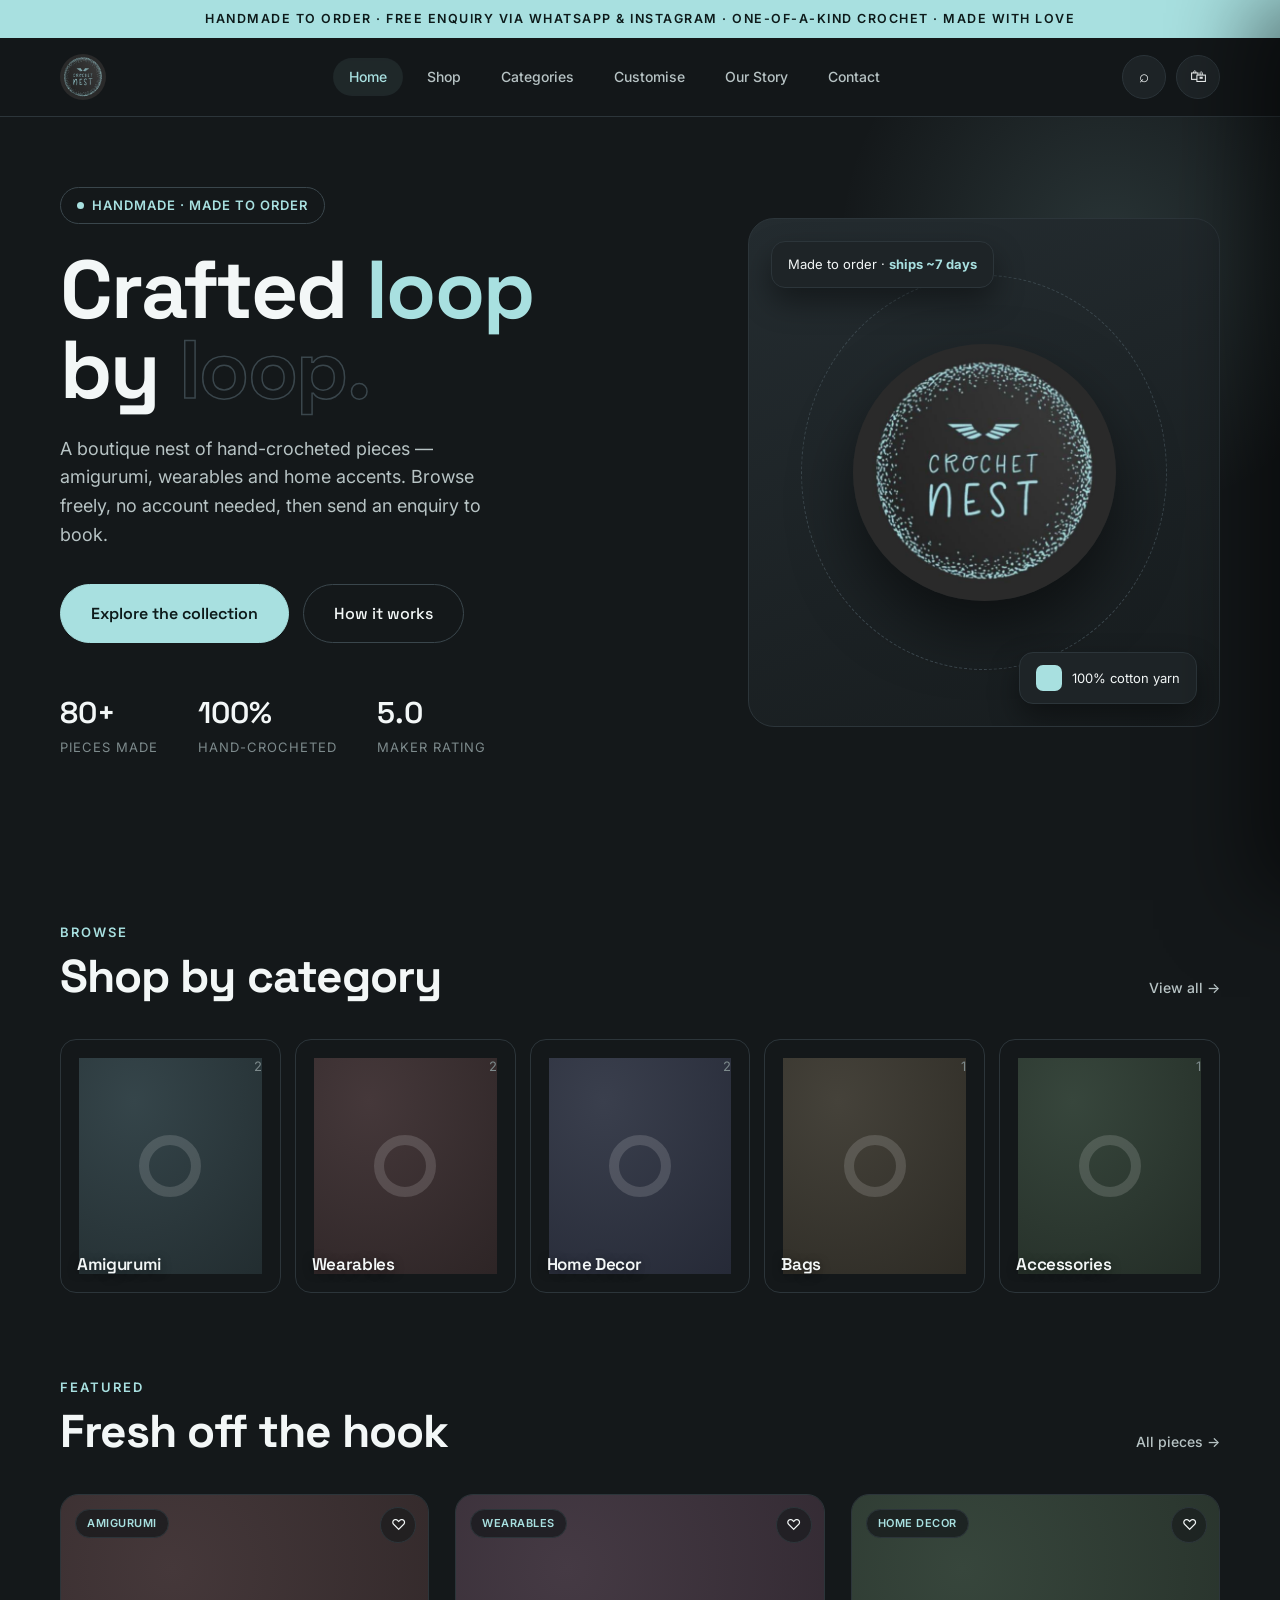
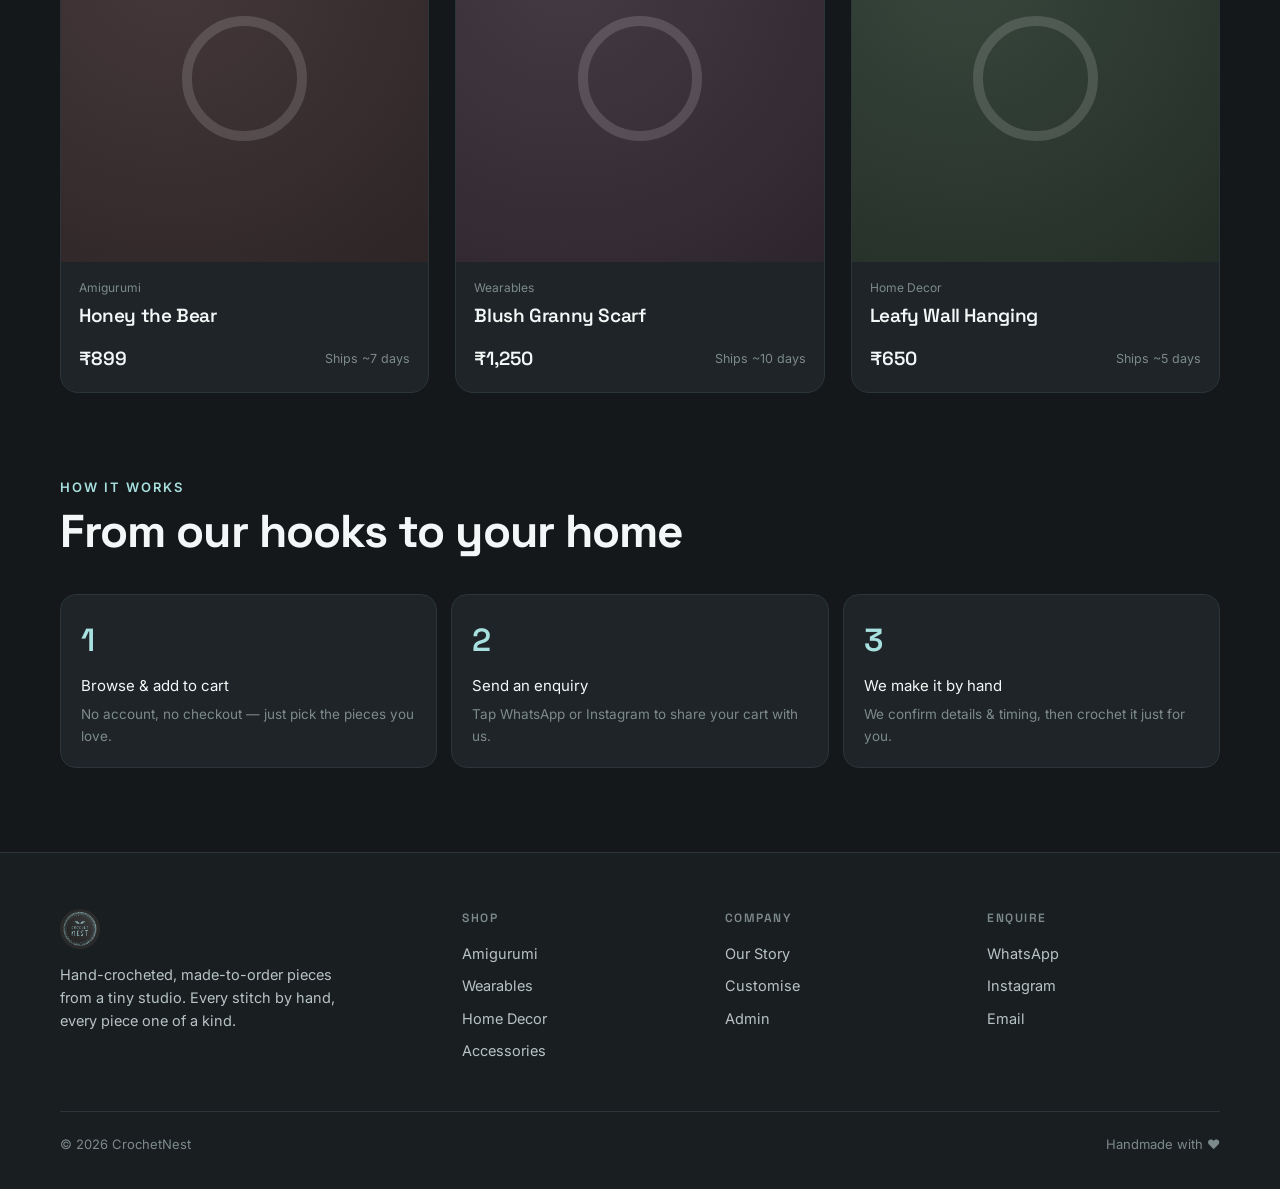
==== commit f340ad80: "Add Customise tab: reference photo picker + prefilled custom request via WhatsApp/Instagram Co-Autho" ====
--- a/index.html
+++ b/index.html
@@ -45,6 +45,7 @@
       <a href="index.html" class="active">Home</a>
       <a href="shop.html">Shop</a>
       <a href="shop.html">Categories</a>
+      <a href="customise.html">Customise</a>
       <a href="#story">Our Story</a>
       <a href="#contact">Contact</a>
     </nav>
@@ -120,7 +121,7 @@
         <p class="blurb">Hand-crocheted, made-to-order pieces from a tiny studio. Every stitch by hand, every piece one of a kind.</p>
       </div>
       <div class="col"><h4>Shop</h4><a href="shop.html?category=Amigurumi">Amigurumi</a><a href="shop.html?category=Wearables">Wearables</a><a href="shop.html?category=Home Decor">Home Decor</a><a href="shop.html?category=Accessories">Accessories</a></div>
-      <div class="col"><h4>Company</h4><a href="#story">Our Story</a><a href="#story">How it works</a><a href="admin.html">Admin</a></div>
+      <div class="col"><h4>Company</h4><a href="#story">Our Story</a><a href="customise.html">Customise</a><a href="admin.html">Admin</a></div>
       <div class="col"><h4>Enquire</h4><a href="#" data-wa>WhatsApp</a><a href="#" data-ig>Instagram</a><a href="mailto:kanodiaanshul26@gmail.com">Email</a></div>
     </div>
     <div class="bar"><div>© 2026 CrochetNest</div><div>Handmade with ♥</div></div>
--- a/assets/styles.css
+++ b/assets/styles.css
@@ -339,3 +339,28 @@
 
 /* image from real photo */
 .media img.photo, .main img.photo, .im img.photo, .t img.photo { width: 100%; height: 100%; object-fit: cover; }
+
+/* ===== customise page ===== */
+.custom-wrap { display: grid; grid-template-columns: 1.6fr 1fr; gap: 22px; align-items: start; margin-top: 26px; }
+.custom-side { position: sticky; top: 92px; }
+
+.dropzone { border: 1.5px dashed var(--stroke-2); border-radius: 16px; background: var(--bg); padding: 40px 20px; text-align: center; cursor: pointer; transition: border-color .18s, background .18s; }
+.dropzone:hover, .dropzone:focus, .dropzone.over { border-color: var(--mint); background: var(--panel-2); outline: none; }
+.dropzone .dz-ico { font-size: 30px; margin-bottom: 10px; opacity: .85; }
+.dropzone .dz-t { font-weight: 600; font-size: 16px; color: var(--ink); }
+.dropzone .dz-s { font-size: 13.5px; color: var(--muted); margin-top: 5px; }
+
+.thumbs { display: flex; flex-wrap: wrap; gap: 12px; margin-top: 16px; }
+.thumbs:empty { margin-top: 0; }
+.thumbs .th { position: relative; width: 104px; height: 104px; border-radius: 12px; overflow: hidden; border: 1px solid var(--stroke); background: var(--bg); }
+.thumbs .th img { width: 100%; height: 100%; object-fit: cover; display: block; }
+.thumbs .th button { position: absolute; top: 6px; right: 6px; width: 24px; height: 24px; border: none; border-radius: 50%; background: rgba(0,0,0,.66); color: #fff; cursor: pointer; font-size: 13px; line-height: 1; }
+.thumbs .th button:hover { background: var(--coral); }
+.thumbs .th .nm { position: absolute; left: 0; right: 0; bottom: 0; padding: 4px 7px; font-size: 10.5px; color: var(--ink-2); background: linear-gradient(transparent, rgba(0,0,0,.8)); white-space: nowrap; overflow: hidden; text-overflow: ellipsis; }
+
+.preview { background: var(--bg); border: 1px solid var(--stroke); border-radius: 12px; padding: 16px; font-size: 13.5px; line-height: 1.65; color: var(--ink-2); white-space: pre-wrap; max-height: 260px; overflow: auto; }
+
+@media (max-width: 900px) {
+  .custom-wrap { grid-template-columns: 1fr; }
+  .custom-side { position: static; }
+}
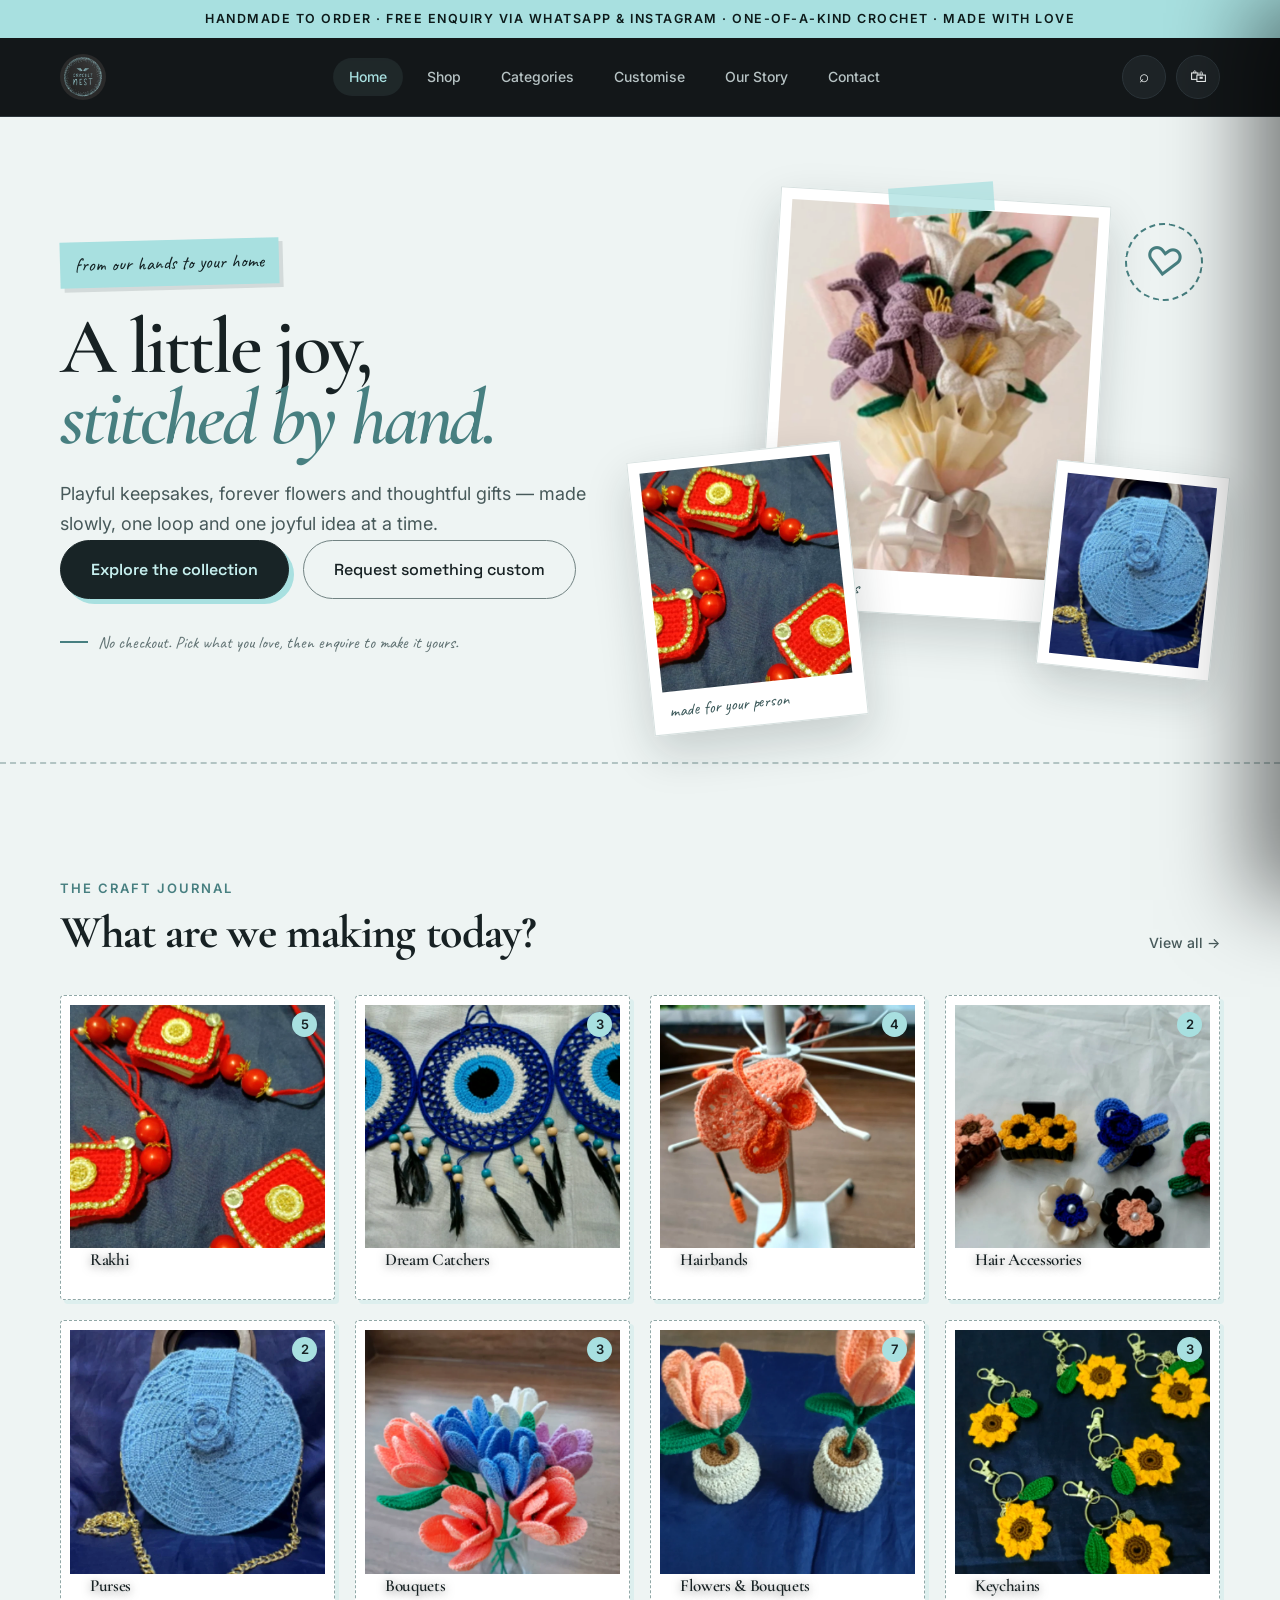
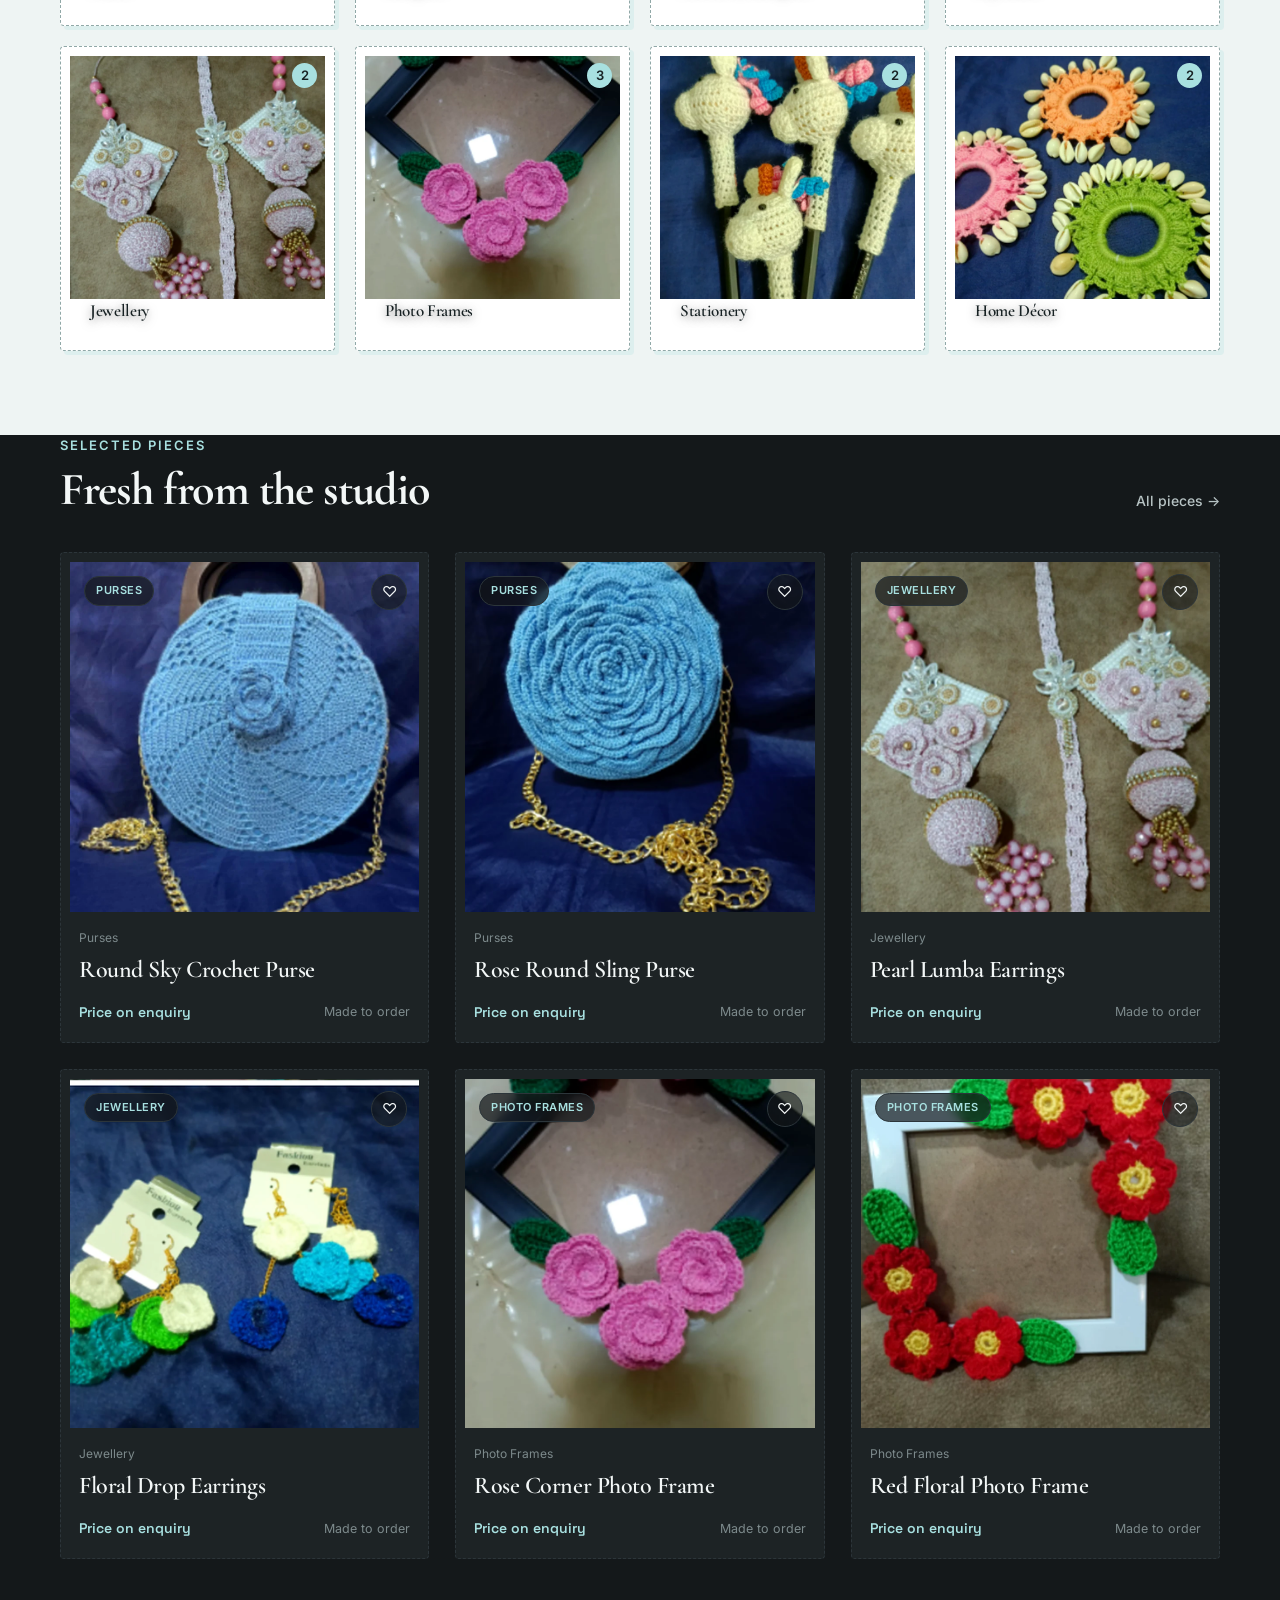
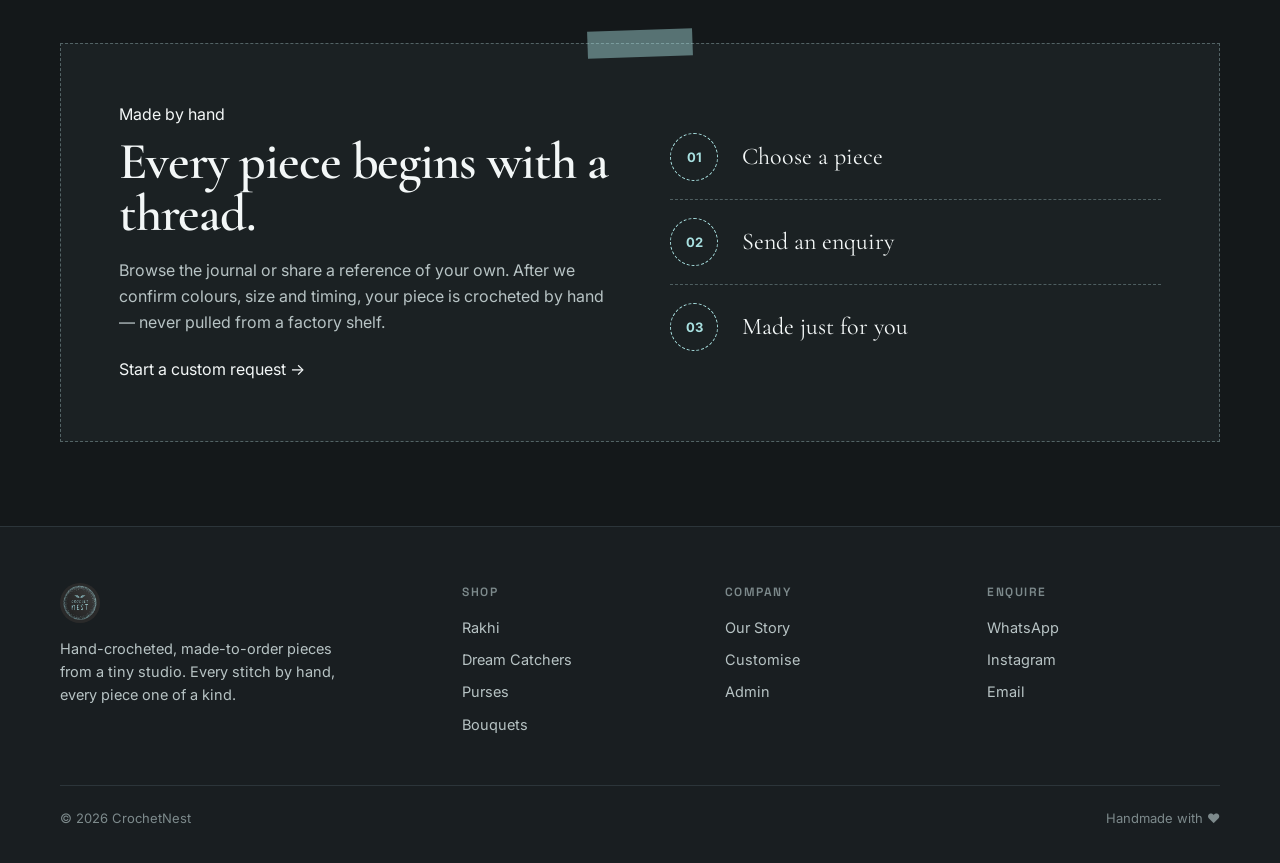
==== commit 00cc7160: "Replace sample catalogue with real CrochetNest products and craft journal design Co-Authored-By: Dev" ====
--- a/index.html
+++ b/index.html
@@ -56,28 +56,24 @@
   </div>
 </header>
 
-<section class="hero">
-  <div class="glow"></div>
-  <div class="container">
-    <div class="hero-copy">
-      <span class="pill-tag"><span class="dot"></span> Handmade · Made to order</span>
-      <h1>Crafted <span class="mint">loop</span><br>by <span class="out">loop.</span></h1>
-      <p>A boutique nest of hand-crocheted pieces — amigurumi, wearables and home accents. Browse freely, no account needed, then send an enquiry to book.</p>
+<section class="journal-hero">
+  <div class="container journal-grid">
+    <div class="journal-copy">
+      <span class="paper-label">from our hands to your home</span>
+      <h1>A little joy,<br><em>stitched by hand.</em></h1>
+      <p>Playful keepsakes, forever flowers and thoughtful gifts — made slowly, one loop and one joyful idea at a time.</p>
       <div class="hero-cta">
         <a href="shop.html" class="btn btn-mint btn-lg">Explore the collection</a>
-        <a href="#story" class="btn btn-lg">How it works</a>
+        <a href="customise.html" class="btn btn-lg">Request something custom</a>
       </div>
-      <div class="hero-meta">
-        <div class="m"><div class="n">80+</div><div class="l">Pieces made</div></div>
-        <div class="m"><div class="n">100%</div><div class="l">Hand-crocheted</div></div>
-        <div class="m"><div class="n">5.0</div><div class="l">Maker rating</div></div>
-      </div>
+      <div class="thread-note">No checkout. Pick what you love, then enquire to make it yours.</div>
     </div>
-    <div class="hero-visual">
-      <div class="ring"></div>
-      <img src="assets/logo.png" alt="CrochetNest">
-      <div class="float f1">Made to order · <b>ships ~7 days</b></div>
-      <div class="float f2"><span class="sw"></span> 100% cotton yarn</div>
+    <div class="scrapbook" aria-label="A selection of CrochetNest handmade pieces">
+      <figure class="paper-photo photo-main"><img src="assets/products/lily-bouquet.webp" alt="Pastel crochet lily bouquet"><figcaption>forever flowers</figcaption></figure>
+      <figure class="paper-photo photo-small"><img src="assets/products/zari-red-rakhi.webp" alt="Handmade crochet rakhi"><figcaption>made for your person</figcaption></figure>
+      <figure class="paper-photo photo-round"><img src="assets/products/round-sky-purse.webp" alt="Round crochet purse"></figure>
+      <span class="paper-tape"></span>
+      <span class="stitched-heart">♡</span>
     </div>
   </div>
 </section>
@@ -85,7 +81,7 @@
 <section class="section">
   <div class="container">
     <div class="sec-head">
-      <div><div class="kick">Browse</div><h2>Shop by category</h2></div>
+      <div><div class="kick">The craft journal</div><h2>What are we making today?</h2></div>
       <a href="shop.html" class="see">View all →</a>
     </div>
     <div class="cat-strip" id="cat-tiles"><div class="spinner"></div></div>
@@ -95,7 +91,7 @@
 <section class="section" style="padding-top:0">
   <div class="container">
     <div class="sec-head">
-      <div><div class="kick">Featured</div><h2>Fresh off the hook</h2></div>
+      <div><div class="kick">Selected pieces</div><h2>Fresh from the studio</h2></div>
       <a href="shop.html" class="see">All pieces →</a>
     </div>
     <div class="grid" id="featured-grid"><div class="spinner"></div></div>
@@ -104,11 +100,9 @@
 
 <section class="section" id="story" style="padding-top:0">
   <div class="container">
-    <div class="sec-head"><div><div class="kick">How it works</div><h2>From our hooks to your home</h2></div></div>
-    <div class="cat-strip" style="grid-template-columns:repeat(3,1fr)">
-      <div class="stat"><div class="n">1</div><div class="l" style="margin-top:8px;font-size:15px;color:var(--ink)">Browse &amp; add to cart</div><div style="color:var(--muted);font-size:13.5px;margin-top:6px">No account, no checkout — just pick the pieces you love.</div></div>
-      <div class="stat"><div class="n">2</div><div class="l" style="margin-top:8px;font-size:15px;color:var(--ink)">Send an enquiry</div><div style="color:var(--muted);font-size:13.5px;margin-top:6px">Tap WhatsApp or Instagram to share your cart with us.</div></div>
-      <div class="stat"><div class="n">3</div><div class="l" style="margin-top:8px;font-size:15px;color:var(--ink)">We make it by hand</div><div style="color:var(--muted);font-size:13.5px;margin-top:6px">We confirm details &amp; timing, then crochet it just for you.</div></div>
+    <div class="made-story">
+      <div class="made-copy"><div class="kick">Made by hand</div><h2>Every piece begins with a thread.</h2><p>Browse the journal or share a reference of your own. After we confirm colours, size and timing, your piece is crocheted by hand — never pulled from a factory shelf.</p><a href="customise.html" class="see">Start a custom request →</a></div>
+      <div class="process-stitches"><div><b>01</b><span>Choose a piece</span></div><div><b>02</b><span>Send an enquiry</span></div><div><b>03</b><span>Made just for you</span></div></div>
     </div>
   </div>
 </section>
@@ -120,7 +114,7 @@
         <a class="brand" href="index.html"><img src="assets/logo.png" alt="CrochetNest" style="width:40px;height:40px"></a>
         <p class="blurb">Hand-crocheted, made-to-order pieces from a tiny studio. Every stitch by hand, every piece one of a kind.</p>
       </div>
-      <div class="col"><h4>Shop</h4><a href="shop.html?category=Amigurumi">Amigurumi</a><a href="shop.html?category=Wearables">Wearables</a><a href="shop.html?category=Home Decor">Home Decor</a><a href="shop.html?category=Accessories">Accessories</a></div>
+      <div class="col"><h4>Shop</h4><a href="shop.html?category=Rakhi">Rakhi</a><a href="shop.html?category=Dream%20Catchers">Dream Catchers</a><a href="shop.html?category=Purses">Purses</a><a href="shop.html?category=Bouquets">Bouquets</a></div>
       <div class="col"><h4>Company</h4><a href="#story">Our Story</a><a href="customise.html">Customise</a><a href="admin.html">Admin</a></div>
       <div class="col"><h4>Enquire</h4><a href="#" data-wa>WhatsApp</a><a href="#" data-ig>Instagram</a><a href="mailto:kanodiaanshul26@gmail.com">Email</a></div>
     </div>
@@ -137,7 +131,7 @@
   </div>
   <div class="dbody" id="cart-items"></div>
   <div class="dfoot">
-    <div class="drow"><span class="l">Estimated total</span><span class="v" id="cart-total">₹0</span></div>
+    <div class="drow"><span class="l">Pricing</span><span class="v" id="cart-total">Confirmed on enquiry</span></div>
     <div class="enq-note">This is an <b>enquiry-only</b> cart. Send your list to confirm availability, custom options &amp; payment. Saved on this device only — it clears if you clear your browser.</div>
     <div class="enq">
       <button class="wa" data-wa>Send enquiry on WhatsApp →</button>
--- a/assets/styles.css
+++ b/assets/styles.css
@@ -1,4 +1,4 @@
-@import url('https://fonts.googleapis.com/css2?family=Space+Grotesk:wght@400;500;600;700&family=Inter:wght@300;400;500;600&family=Caveat:wght@700&display=swap');
+@import url('https://fonts.googleapis.com/css2?family=Cormorant+Garamond:ital,wght@0,500;0,600;0,700;1,600&family=Space+Grotesk:wght@400;500;600;700&family=Inter:wght@300;400;500;600&family=Caveat:wght@600;700&display=swap');
 
 :root {
   --bg: #14181a;
@@ -23,6 +23,7 @@
 body {
   font-family: 'Inter', system-ui, sans-serif;
   background: var(--bg);
+  overflow-x: hidden;
   color: var(--ink);
   line-height: 1.6;
   -webkit-font-smoothing: antialiased;
@@ -315,6 +316,10 @@
   .f2 { grid-template-columns: 1fr; }
   .hero h1 .out { -webkit-text-stroke: 1px var(--stroke-2); }
   .marquee { font-size: 11px; }
+  .footer .top { grid-template-columns: 1fr 1fr; }
+}
+@media (max-width: 560px) {
+  .footer .top { grid-template-columns: 1fr; }
 }
 @media (max-width: 560px) {
   .grid, .grid-2, .cat-strip { grid-template-columns: 1fr; }
@@ -364,3 +369,75 @@
   .custom-wrap { grid-template-columns: 1fr; }
   .custom-side { position: static; }
 }
+
+/* ===== Craft Journal home refresh ===== */
+.journal-hero { position: relative; overflow: hidden; min-height: 650px; background-color: #eef4f3; background-image: radial-gradient(rgba(50,77,78,.12) .7px, transparent .7px); background-size: 18px 18px; color: #172123; }
+.journal-hero::after { content: ""; position: absolute; left: 0; right: 0; bottom: 30px; border-top: 2px dashed rgba(42,84,85,.3); }
+.journal-grid { display: grid; grid-template-columns: 50% 50%; min-height: 650px; align-items: center; padding-top: 64px; padding-bottom: 78px; }
+.journal-copy { position: relative; z-index: 2; padding-right: 30px; }
+.paper-label { display: inline-block; padding: 8px 15px; color: #122123; background: var(--mint); font-family: 'Caveat', cursive; font-size: 19px; transform: rotate(-1.5deg); box-shadow: 4px 4px 0 rgba(23,33,35,.12); }
+.journal-copy h1 { font-family: 'Cormorant Garamond', serif; font-size: clamp(64px,6.2vw,92px); line-height: .9; letter-spacing: -.04em; margin: 25px 0 24px; }
+.journal-copy h1 em { color: #477f80; font-weight: 600; }
+.journal-copy p { max-width: 540px; color: #47595a; font-size: 18px; line-height: 1.7; }
+.journal-copy .btn { color: #172123; border-color: #718282; }
+.journal-copy .btn-mint { background: #182426; border-color: #182426; color: var(--mint-2); box-shadow: 5px 5px 0 var(--mint); }
+.thread-note { color: #607273; font-family: 'Caveat', cursive; font-size: 17px; margin-top: 30px; padding-left: 38px; position: relative; }
+.thread-note::before { content: ""; position: absolute; left: 0; top: 12px; width: 28px; border-top: 2px solid #477f80; }
+.scrapbook { position: relative; height: 535px; z-index: 1; }
+.paper-photo { position: absolute; margin: 0; padding: 11px 11px 42px; background: #fff; box-shadow: 0 18px 45px rgba(18,33,35,.18); border: 1px solid #d6e0df; }
+.paper-photo img { width: 100%; height: 100%; object-fit: cover; }
+.paper-photo figcaption { position: absolute; left: 16px; bottom: 9px; font-family: 'Caveat', cursive; font-size: 17px; color: #385657; }
+.photo-main { width: 57%; height: 420px; left: 22%; top: 15px; transform: rotate(3.5deg); }
+.photo-small { width: 37%; height: 275px; left: 0; top: 270px; transform: rotate(-6deg); }
+.photo-round { width: 30%; height: 205px; right: 0; top: 287px; transform: rotate(6deg); padding-bottom: 11px; }
+.paper-tape { position: absolute; z-index: 5; width: 105px; height: 29px; left: 43%; top: 4px; background: rgba(168,224,224,.72); transform: rotate(-4deg); }
+.stitched-heart { position: absolute; z-index: 6; right: 3%; top: 42px; width: 78px; height: 78px; border: 2px dashed #477f80; color: #477f80; border-radius: 50%; display: grid; place-items: center; font-size: 39px; transform: rotate(8deg); }
+body[data-page="home"] > .section { background: #14181a; }
+body[data-page="home"] > .section:nth-of-type(2) { background: #eef4f3; color: #172123; }
+body[data-page="home"] > .section:nth-of-type(2) .kick { color: #477f80; }
+body[data-page="home"] > .section:nth-of-type(2) .see { color: #47595a; }
+body[data-page="home"] .cat-strip { gap: 20px; }
+.cat-tile { aspect-ratio: .9/1; padding: 0; background: #fff; border: 1px dashed #90a8a7; border-radius: 4px; box-shadow: 4px 4px 0 rgba(168,224,224,.25); }
+.cat-tile:hover { border-color: #477f80; box-shadow: 7px 7px 0 rgba(168,224,224,.42); }
+.cat-tile .cat-photo { position: absolute; inset: 9px 9px 51px; overflow: hidden; }
+.cat-tile .cat-photo .photo { width: 100%; height: 100%; object-fit: cover; transition: transform .25s; }
+.cat-tile:hover .cat-photo .photo { transform: scale(1.03); }
+.cat-tile .cnum { z-index: 2; top: 16px; right: 17px; color: #172123; background: var(--mint); min-width: 25px; height: 25px; padding: 0 6px; border-radius: 50%; display: grid; place-items: center; font-weight: 600; }
+.cat-tile .ct-cap { position: relative; z-index: 2; padding: 0 13px 12px; color: #172123; }
+.cat-tile h4 { font-family: 'Cormorant Garamond', serif; font-size: 21px; }
+.card { border-radius: 4px; background: #1d2325; border-style: dashed; }
+.card .media { aspect-ratio: 1/1; margin: 9px 9px 0; }
+.card .media .photo { width: 100%; height: 100%; object-fit: cover; }
+.card .body h3, .sec-head h2, .made-story h2 { font-family: 'Cormorant Garamond', serif; letter-spacing: -.02em; }
+.card .body h3 { font-size: 24px; }
+.card .price { font-size: 14px; color: var(--mint); }
+.grid { grid-template-columns: repeat(3,minmax(0,1fr)); }
+.made-story { border: 1px dashed #536365; background: #1b2123; display: grid; grid-template-columns: 1fr 1fr; gap: 60px; padding: 58px; position: relative; }
+.made-story::before { content: ""; position: absolute; width: 105px; height: 27px; left: 50%; top: -14px; background: rgba(168,224,224,.45); transform: translateX(-50%) rotate(-2deg); }
+.made-copy h2 { font-size: 52px; line-height: 1; margin: 9px 0 18px; }
+.made-copy p { color: var(--ink-2); max-width: 540px; margin-bottom: 22px; }
+.process-stitches { display: flex; flex-direction: column; justify-content: center; }
+.process-stitches div { display: grid; grid-template-columns: 58px 1fr; align-items: center; gap: 14px; padding: 18px 0; border-bottom: 1px dashed #4e5e60; }
+.process-stitches div:last-child { border-bottom: 0; }
+.process-stitches b { width: 48px; height: 48px; display: grid; place-items: center; border: 1px dashed var(--mint); border-radius: 50%; color: var(--mint); font-size: 13px; }
+.process-stitches span { font-family: 'Cormorant Garamond', serif; font-size: 24px; }
+@media (max-width: 900px) {
+  .journal-grid { grid-template-columns: 1fr; padding-top: 48px; }
+  .journal-copy { padding-right: 0; }
+  .journal-copy h1 { font-size: 64px; }
+  .scrapbook { height: 500px; margin-top: 40px; }
+  body[data-page="home"] .cat-strip { grid-template-columns: repeat(2,1fr) !important; }
+  .made-story { grid-template-columns: 1fr; padding: 34px; gap: 25px; }
+}
+@media (max-width: 560px) {
+  .journal-copy h1 { font-size: 52px; }
+  .journal-copy .hero-cta { flex-direction: column; align-items: stretch; }
+  .journal-copy .btn { text-align: center; }
+  .scrapbook { height: 390px; }
+  .photo-main { height: 310px; width: 64%; left: 20%; }
+  .photo-small { height: 195px; width: 42%; top: 210px; }
+  .photo-round { height: 145px; width: 34%; top: 230px; }
+  body[data-page="home"] .cat-strip { grid-template-columns: 1fr 1fr !important; gap: 12px; }
+  .cat-tile h4 { font-size: 17px; }
+  .made-copy h2 { font-size: 42px; }
+}
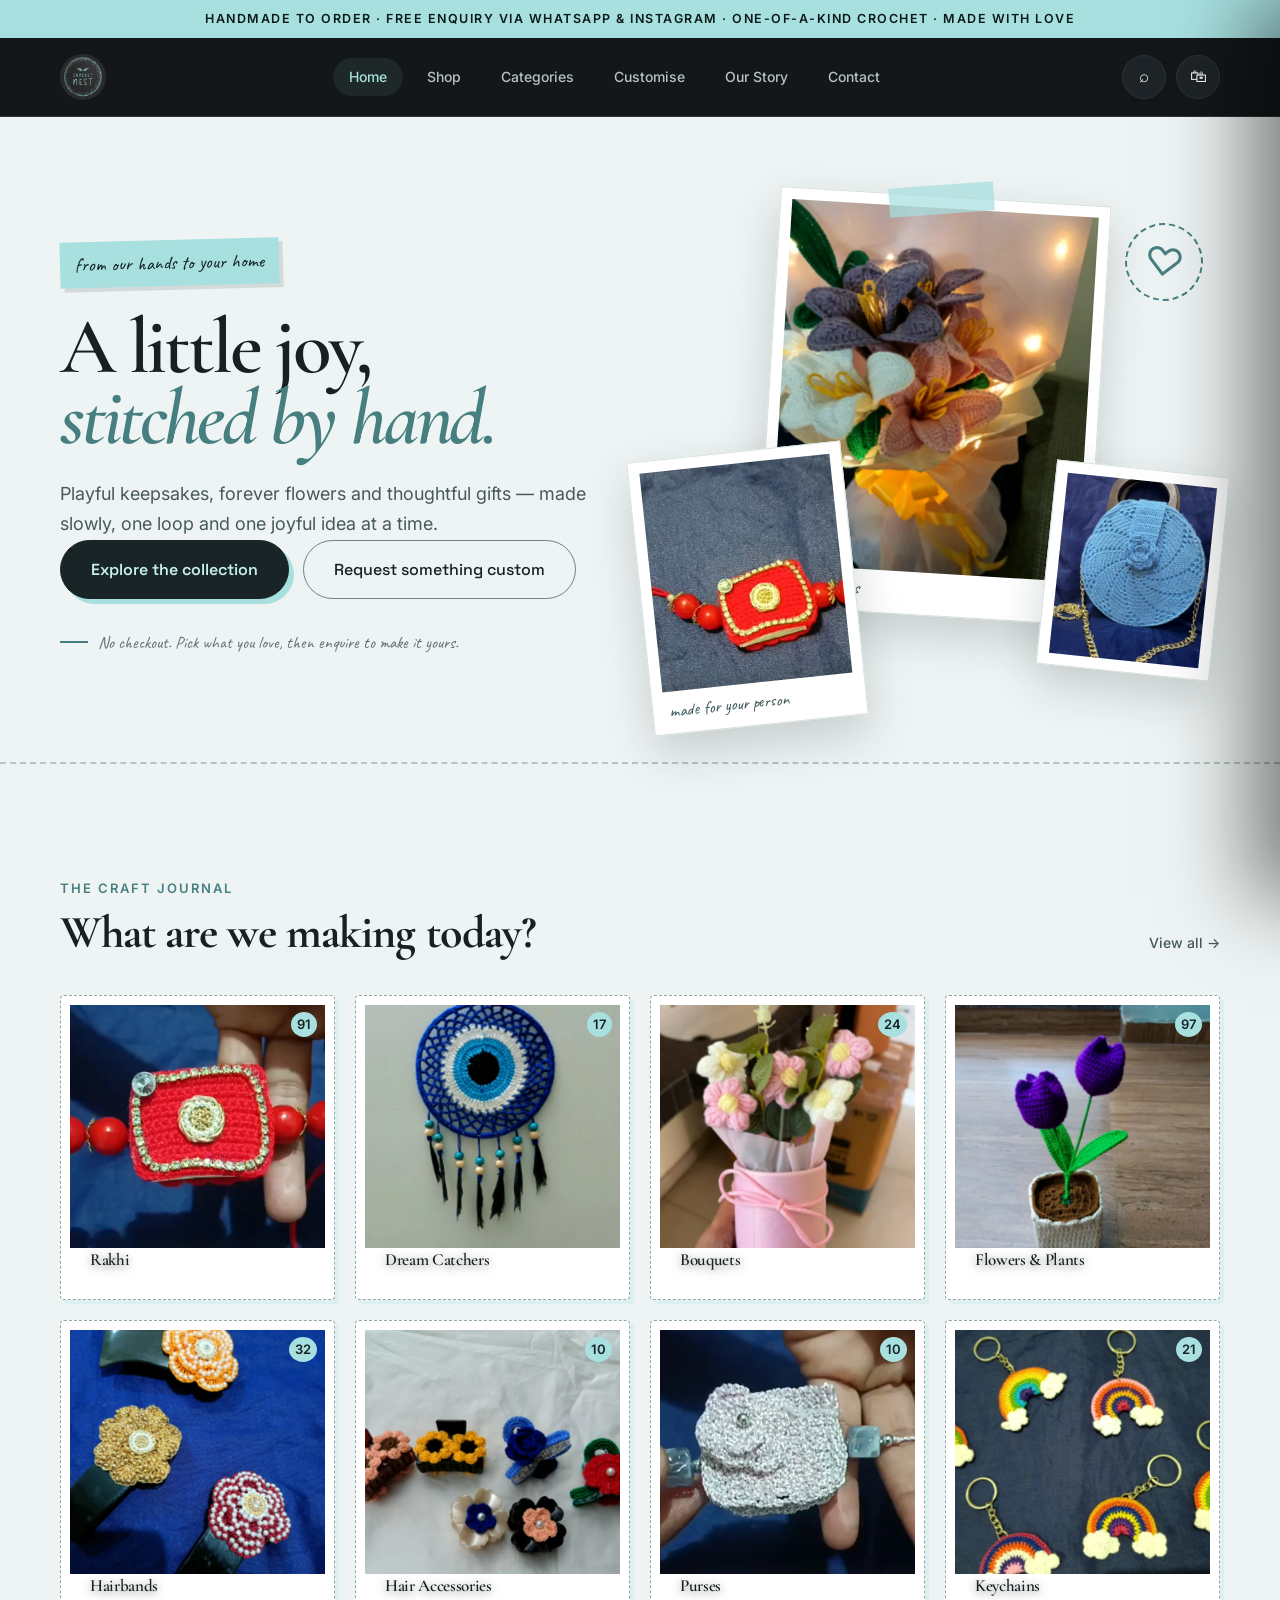
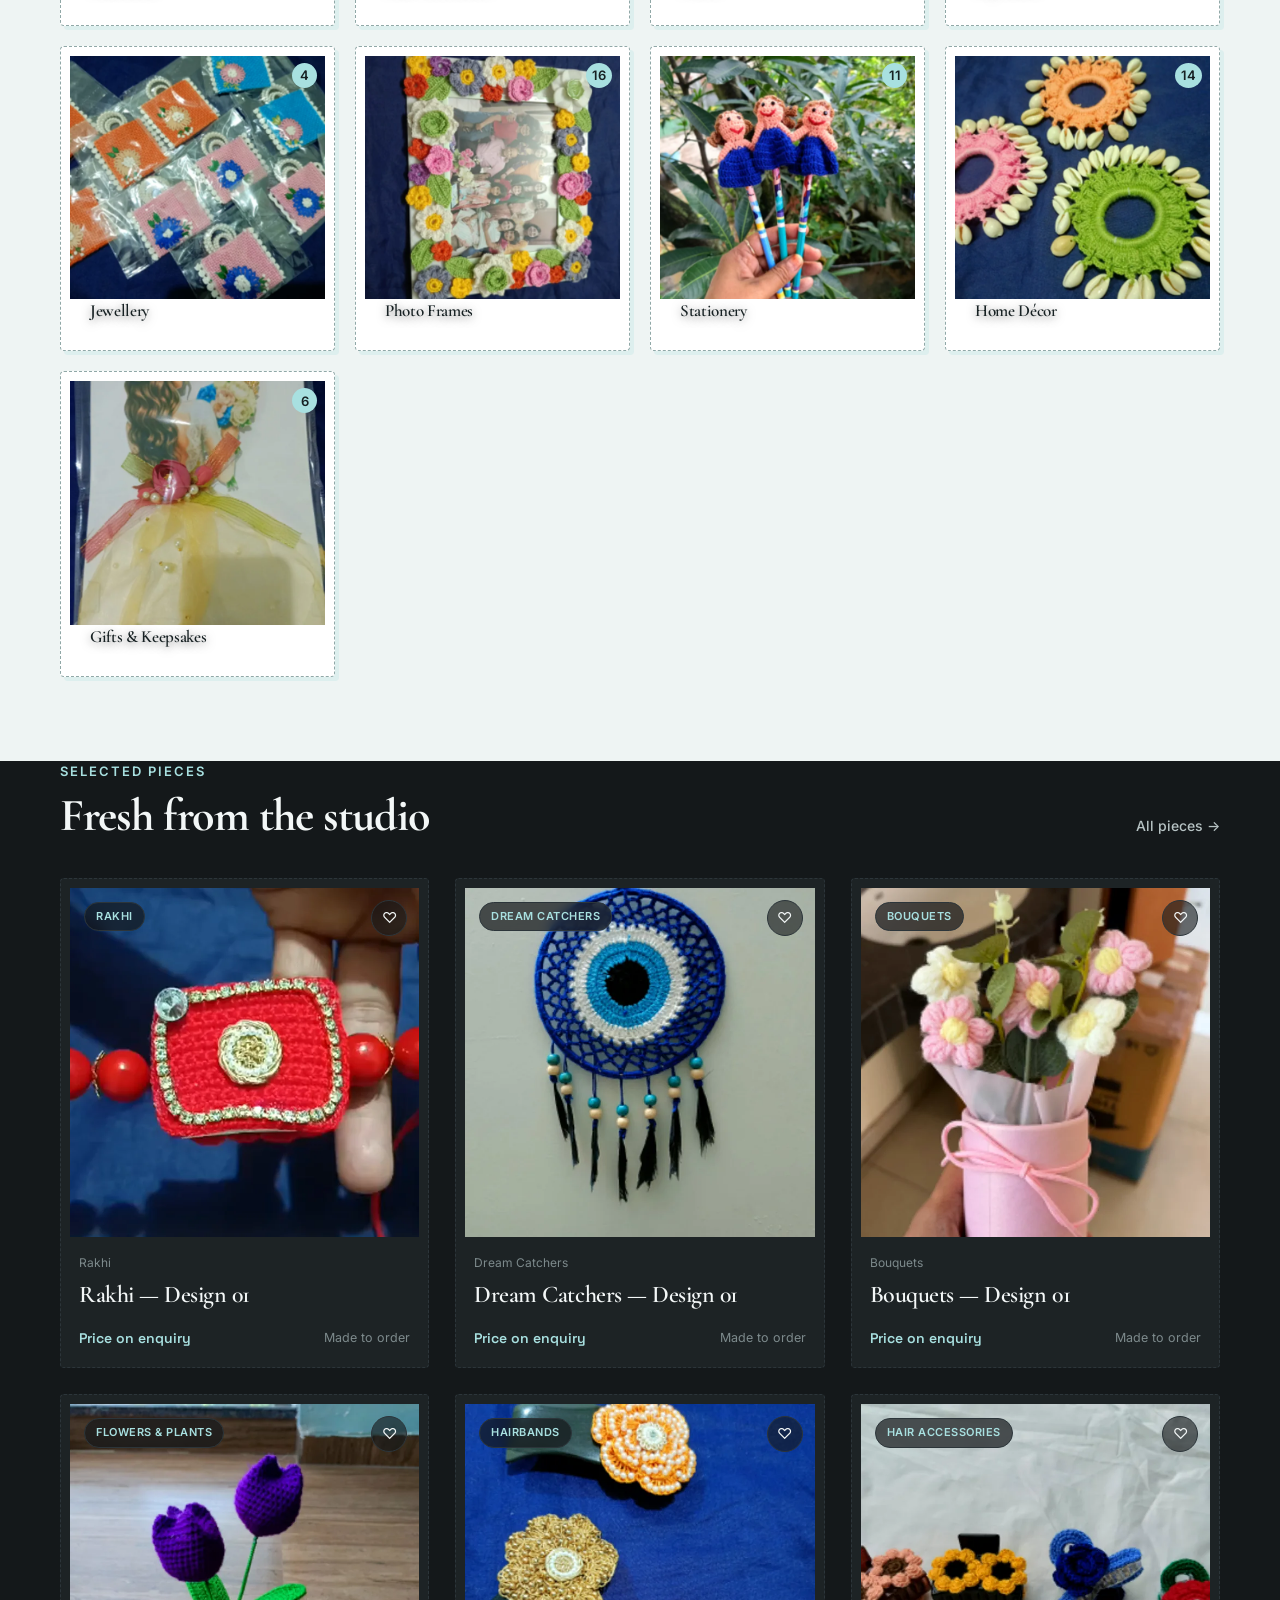
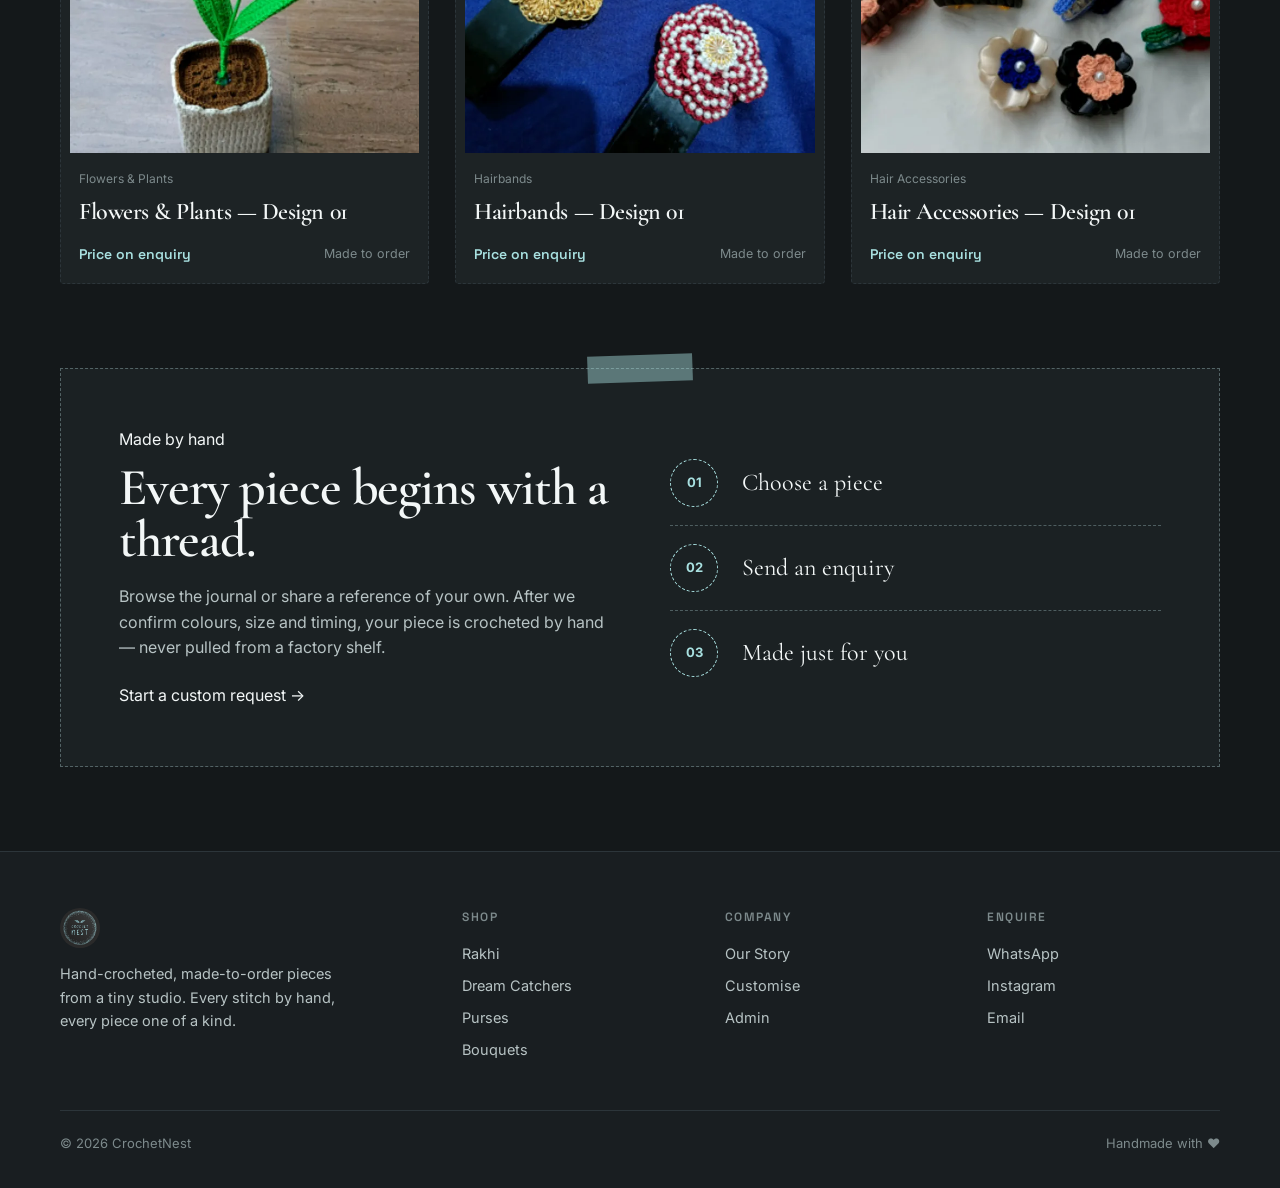
==== commit 5dcf9f35: "Import every product photo from the gallery screenshots and rework mobile UI Co-Authored-By: Devin A" ====
--- a/index.html
+++ b/index.html
@@ -69,9 +69,9 @@
       <div class="thread-note">No checkout. Pick what you love, then enquire to make it yours.</div>
     </div>
     <div class="scrapbook" aria-label="A selection of CrochetNest handmade pieces">
-      <figure class="paper-photo photo-main"><img src="assets/products/lily-bouquet.webp" alt="Pastel crochet lily bouquet"><figcaption>forever flowers</figcaption></figure>
-      <figure class="paper-photo photo-small"><img src="assets/products/zari-red-rakhi.webp" alt="Handmade crochet rakhi"><figcaption>made for your person</figcaption></figure>
-      <figure class="paper-photo photo-round"><img src="assets/products/round-sky-purse.webp" alt="Round crochet purse"></figure>
+      <figure class="paper-photo photo-main"><img src="assets/products/bouquets-08.webp" alt="Pastel crochet lily bouquet"><figcaption>forever flowers</figcaption></figure>
+      <figure class="paper-photo photo-small"><img src="assets/products/rakhi-05.webp" alt="Handmade crochet rakhi"><figcaption>made for your person</figcaption></figure>
+      <figure class="paper-photo photo-round"><img src="assets/products/purses-06.webp" alt="Round crochet purse"></figure>
       <span class="paper-tape"></span>
       <span class="stitched-heart">♡</span>
     </div>
--- a/assets/styles.css
+++ b/assets/styles.css
@@ -429,7 +429,50 @@
   body[data-page="home"] .cat-strip { grid-template-columns: repeat(2,1fr) !important; }
   .made-story { grid-template-columns: 1fr; padding: 34px; gap: 25px; }
 }
+/* ===== mobile navigation + touch layout ===== */
+.menu-toggle { display: none; font-size: 22px; }
+.mobile-menu { display: none; position: absolute; top: 100%; left: 0; right: 0; background: var(--bg-2); border-bottom: 1px solid var(--stroke); padding: 8px 16px 16px; }
+.mobile-menu.open { display: block; }
+.mobile-menu a { display: block; padding: 14px 8px; font-size: 16px; color: var(--ink-2); border-bottom: 1px solid var(--stroke); }
+.mobile-menu a:last-child { border-bottom: 0; }
+.mobile-menu a.active { color: var(--mint); }
+.show-more { margin-top: 26px; }
+
+@media (max-width: 900px) {
+  .menu-toggle { display: grid; }
+  .shop { grid-template-columns: minmax(0, 1fr); }
+  .shop-main { min-width: 0; }
+  .filters { display: block; min-width: 0; }
+  .filters h4 { margin: 0 0 10px; }
+  .filters .f-list { flex-direction: row; flex-wrap: nowrap; overflow-x: auto; gap: 8px; padding-bottom: 6px; -webkit-overflow-scrolling: touch; scrollbar-width: none; }
+  .filters .f-list::-webkit-scrollbar { display: none; }
+  .filters .f-list a { flex: 0 0 auto; background: var(--panel); border: 1px solid var(--stroke); border-radius: 999px; padding: 10px 15px; gap: 7px; }
+  .filters .f-list a.active { border-color: var(--mint); }
+  .filters .notice, .filters h4:nth-of-type(2) { display: none; }
+  .shop-main .shop-top h2 { font-size: 26px !important; }
+  .drawer .dbody, .drawer .dfoot { padding-left: 18px; padding-right: 18px; }
+  .drawer .dfoot { padding-bottom: calc(22px + env(safe-area-inset-bottom)); }
+}
+
 @media (max-width: 560px) {
+  .container { padding: 0 16px; }
+  .grid, .grid-2 { grid-template-columns: repeat(2, 1fr) !important; gap: 12px; }
+  .card .body { padding: 12px 12px 14px; }
+  .card .body h3 { font-size: 17px; margin: 3px 0 8px; }
+  .card .foot { flex-direction: column; align-items: flex-start; gap: 2px; }
+  .card .media .add { opacity: 1; transform: none; width: 40px; height: 40px; bottom: 10px; right: 10px; }
+  .card .media .tag, .card .media .fav { display: none; }
+  .section { padding: 48px 0; }
+  .sec-head { flex-direction: column; align-items: flex-start; gap: 10px; margin-bottom: 24px; }
+  .sec-head h2 { font-size: 32px; }
+  .buy { flex-wrap: wrap; }
+  .buy .stepper { width: 100%; justify-content: space-between; }
+  .buy .btn { width: 100%; }
+  .d-info h1 { font-size: 30px; }
+  .d-info .price { font-size: 24px; }
+  .crumbs { font-size: 12px; }
+  .dropzone { padding: 26px 14px; }
+  .thumbs .th { width: 84px; height: 84px; }
   .journal-copy h1 { font-size: 52px; }
   .journal-copy .hero-cta { flex-direction: column; align-items: stretch; }
   .journal-copy .btn { text-align: center; }
